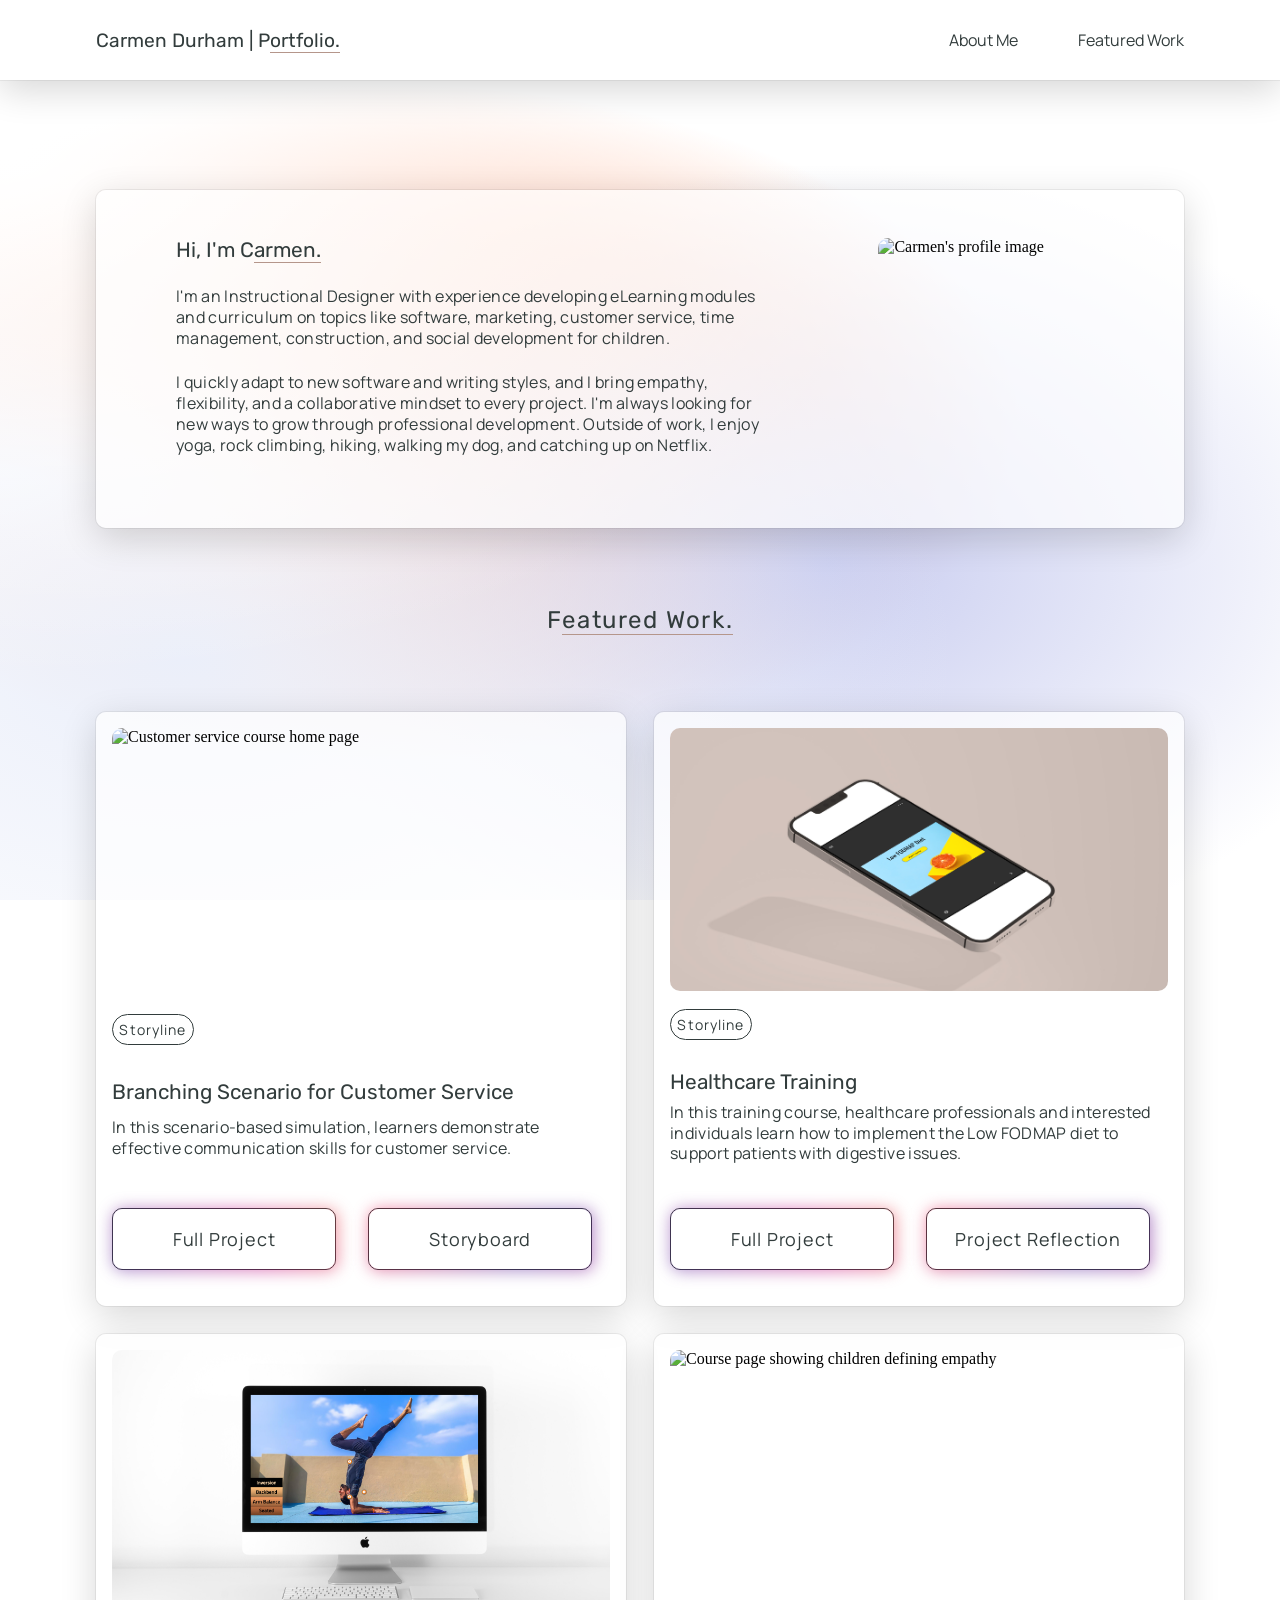
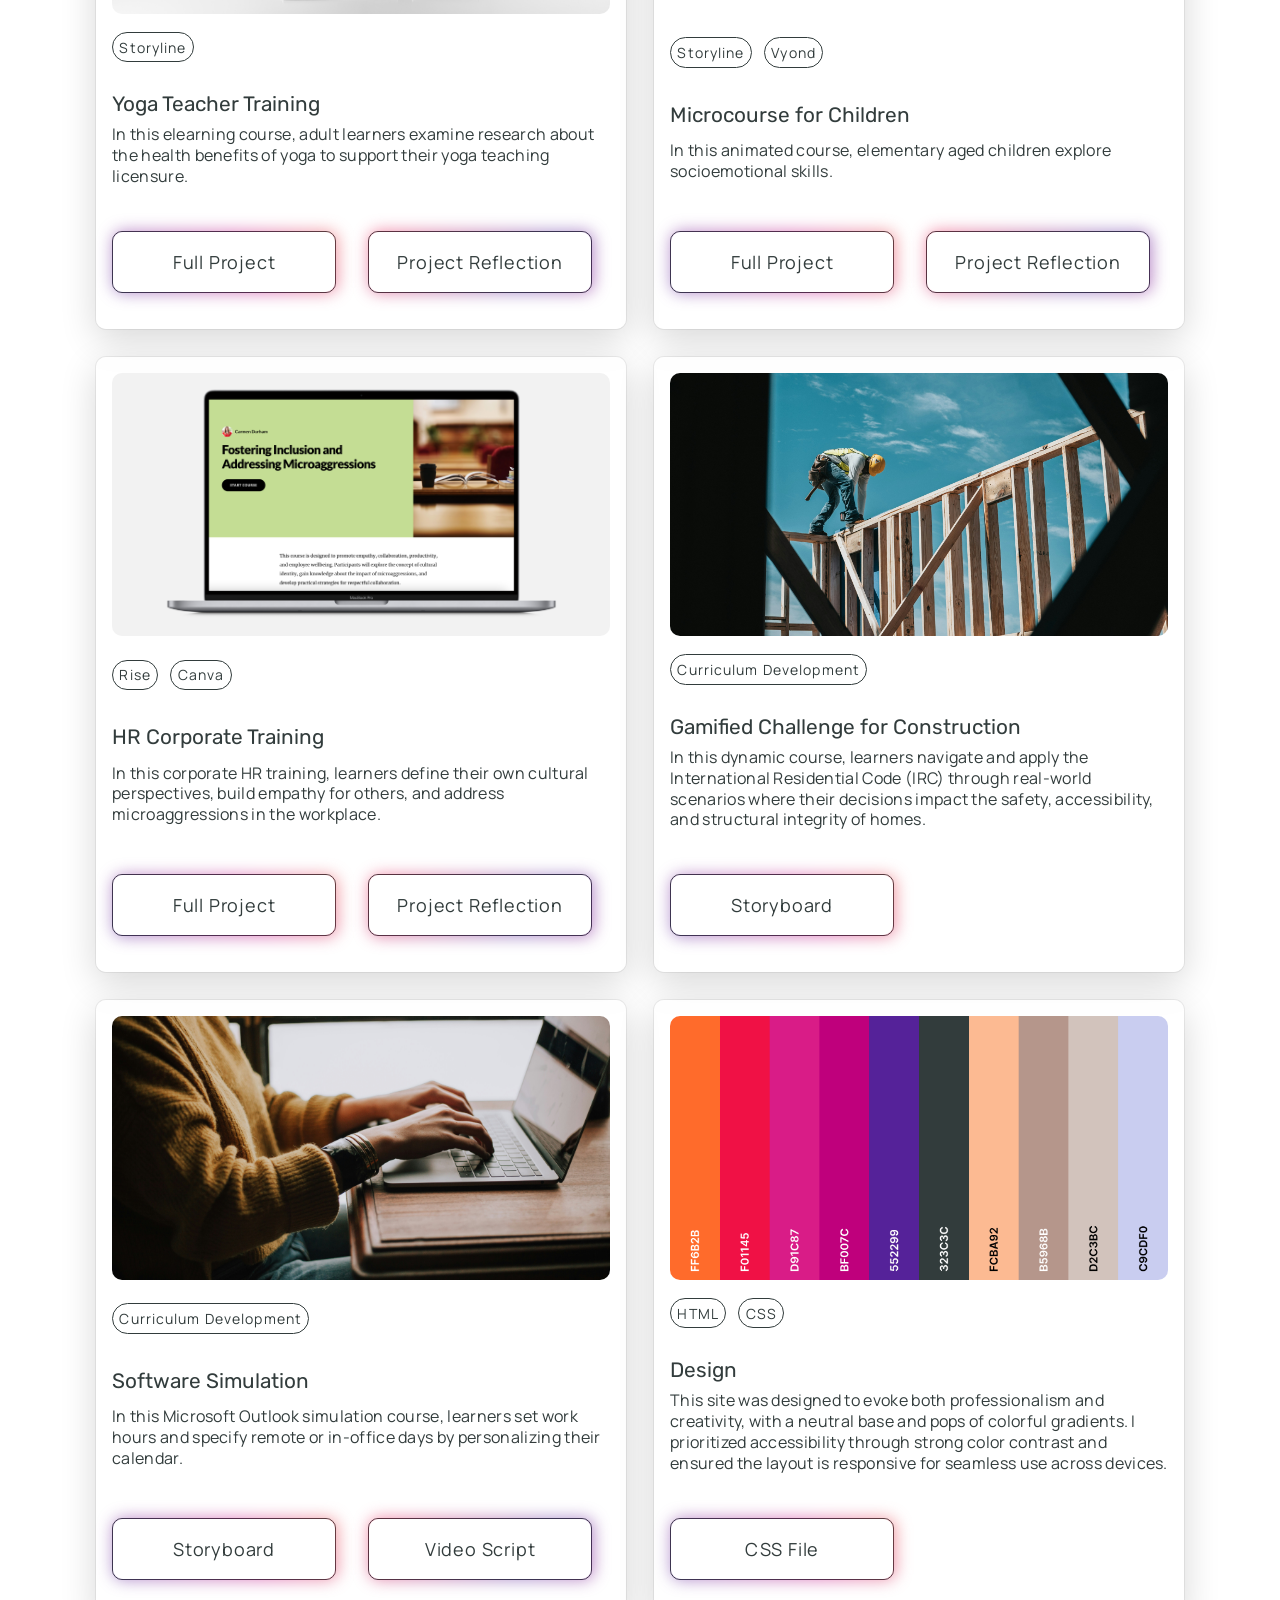
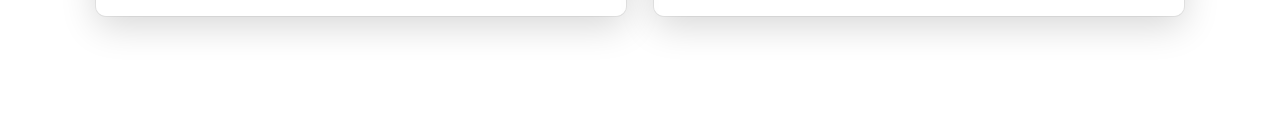
==== index.html @ 3fe41915 "Initial commit" ====
<!doctype html>
<html lang="en">
  <head>
    <meta charset="UTF-8" />
    <meta name="viewport" content="width=device-width, initial-scale=1.0" />
    <link rel="preconnect" href="https://fonts.googleapis.com" />
    <link rel="preconnect" href="https://fonts.googleapis.com" />
    <link rel="preconnect" href="https://fonts.gstatic.com" crossorigin />
    <link
      href="https://fonts.googleapis.com/css2?family=Manrope:wght@200..800&family=Rubik:ital,wght@0,300..900;1,300..900&display=swap"
      rel="stylesheet"
    />
    <link rel="stylesheet" href="index.css" />
    <title>Carmen | Portfolio</title>
  </head>
  <body>
    <header class="navbar">
      <div class="container">
        <nav class="left">
          Carmen Durham | P<span class="underline">ortfolio.</span>
        </nav>
        <nav class="right">
          <a class="menu-about" href="#about">About Me</a>
          <a class="menu-work" href="#work">Featured Work</a>
        </nav>
      </div>
    </header>
    <div class="content-grid">
      <div class="hero" id="hero">
        <div class="description" id="about">
          <h1>Hi, I'm C<span class="underline">armen.</span></h1>
          <p>
            I'm an Instructional Designer with experience developing eLearning
            modules and curriculum on topics like software, marketing, customer
            service, time management, construction, and social development for
            children.
          </p>
          <p>
            I quickly adapt to new software and writing styles, and I bring
            empathy, flexibility, and a collaborative mindset to every project.
            I'm always looking for new ways to grow through professional
            development. Outside of work, I enjoy yoga, rock climbing, hiking,
            walking my dog, and catching up on Netflix.
          </p>
        </div>
        <img src="Images/Profile4.JPG" alt="Carmen's profile image" />
      </div>
      <div class="work" id="work">
        F<span class="underline">eatured Work.</span>
      </div>
      <div class="card" id="branching">
        <img
          src="Images/HomeBranching.gif"
          alt="Customer service course home page"
        />
        <div class="tag">
          <span class="skill">Storyline</span>
        </div>
        <h1>Branching Scenario for Customer Service</h1>
        <p>
          In this scenario-based simulation, learners demonstrate effective
          communication skills for customer service.
        </p>
        <div class="button-wrapper">
          <a
            href="https://storage.googleapis.com/branching/Branched%20Scenario%20-%20Storyline%20output/story.html"
            target="_blank"
            ><button class="primary-button">Full Project</button></a
          >
          <a href="PDF/Branching.pdf" target="_blank"
            ><button class="secondary-button">Storyboard</button></a
          >
        </div>
      </div>
      <div class="card" id="healthcare">
        <img
          src="Images/HomeHealthcare.png"
          alt="Healthcare training course home page"
        />
        <div class="tag">
          <span class="skill">Storyline</span>
        </div>
        <h1>Healthcare Training</h1>
        <p>
          In this training course, healthcare professionals and interested
          individuals learn how to implement the Low FODMAP diet to support
          patients with digestive issues.
        </p>
        <div class="button-wrapper">
          <a
            href="https://storage.googleapis.com/fodmapupdate/FODMAP%202.0/story.html"
            target="_blank"
            ><button class="primary-button">Full Project</button></a
          >
          <a href="PDF/ReflectionHealthcare.pdf" target="_blank"
            ><button class="secondary-button">Project Reflection</button></a
          >
        </div>
      </div>
      <div class="card" id="yoga">
        <img
          src="Images/HomeYoga.png"
          alt="Course page shoing man doing forearm stand yoga pose"
        />
        <div class="tag">
          <span class="skill">Storyline</span>
        </div>
        <h1>Yoga Teacher Training</h1>
        <p>
          In this elearning course, adult learners examine research about the
          health benefits of yoga to support their yoga teaching licensure.
        </p>
        <div class="button-wrapper">
          <a
            href="https://storage.googleapis.com/yogaupdate/Yoga%202.0%20-%20Storyline%20output/story.html"
            target="_blank"
            ><button class="primary-button">Full Project</button></a
          >
          <a href="PDF/ReflectionYoga.pdf" target="_blank"
            ><button class="secondary-button">Project Reflection</button></a
          >
        </div>
      </div>
      <div class="card" id="microcourse">
        <img
          src="Images/HomeMicrocourse2.gif"
          alt="Course page showing children defining empathy"
        />
        <div class="tag">
          <span class="skill">Storyline</span>
          <span class="skill">Vyond</span>
        </div>
        <h1>Microcourse for Children</h1>
        <p>
          In this animated course, elementary aged children explore
          socioemotional skills.
        </p>
        <div class="button-wrapper">
          <a
            href="https://storage.googleapis.com/empathyupdated/Empathy%20Explorers/story.html"
            target="_blank"
            ><button class="primary-button">Full Project</button></a
          >
          <a href="PDF/ReflectionEmpathy.pdf" target="_blank"
            ><button class="secondary-button">Project Reflection</button></a
          >
        </div>
      </div>
      <div class="card" id="dei">
        <img src="Images/HomeDEI.png" alt="DEI course home page" />
        <div class="tag">
          <span class="skill">Rise</span>
          <span class="skill">Canva</span>
        </div>
        <h1>HR Corporate Training</h1>
        <p>
          In this corporate HR training, learners define their own cultural
          perspectives, build empathy for others, and address microaggressions
          in the workplace.
        </p>
        <div class="button-wrapper">
          <a
            href="https://storage.googleapis.com/inclusionupdated/Inclusion%20content/index.html"
            target="_blank"
            ><button class="primary-button">Full Project</button></a
          >
          <a href="PDF/ReflectionDEI.pdf" target="_blank"
            ><button class="secondary-button">Project Reflection</button></a
          >
        </div>
      </div>
      <div class="card" id="gamified">
        <img src="Images/HomeConstruction.jpg" alt="" />
        <div class="tag">
          <span class="skill">Curriculum Development</span>
        </div>
        <h1>Gamified Challenge for Construction</h1>
        <p>
          In this dynamic course, learners navigate and apply the International
          Residential Code (IRC) through real-world scenarios where their
          decisions impact the safety, accessibility, and structural integrity
          of homes.
        </p>
        <div class="button-wrapper">
          <a href="PDF/Storyboard.pdf" target="_blank"
            ><button class="primary-button">Storyboard</button></a
          >
        </div>
      </div>
      <div class="card" id="software">
        <img src="Images/HomeSoftware.jpg" alt="" />
        <div class="tag">
          <span class="skill">Curriculum Development</span>
        </div>
        <h1>Software Simulation</h1>
        <p>
          In this Microsoft Outlook simulation course, learners set work hours
          and specify remote or in-office days by personalizing their calendar.
        </p>
        <div class="button-wrapper">
          <a href="PDF/StoryboardSoftware.pdf" target="_blank"
            ><button class="primary-button">Storyboard</button></a
          >
          <a href="PDF/Script.pdf" target="_blank"
            ><button class="secondary-button">Video Script</button></a
          >
        </div>
      </div>
      <div class="card" id="website">
        <img src="Images/Colors.png" alt="Color palette" />
        <div class="tag">
          <span class="skill">HTML</span>
          <span class="skill">CSS</span>
        </div>
        <h1>Design</h1>
        <p>
          This site was designed to evoke both professionalism and creativity,
          with a neutral base and pops of colorful gradients. I prioritized
          accessibility through strong color contrast and ensured the layout is
          responsive for seamless use across devices.
        </p>
        <div class="button-wrapper">
          <a href="index.css" target="_blank"
            ><button class="primary-button">CSS File</button></a
          >
        </div>
      </div>
    </div>
  </body>
</html>
---- index.css ----
:root {

    /* TEXT STYLES */

    --primary-font: manrope, sans-serif;
    --secondary-font: rubik, sans-serif;

    /* COLORS */

    --bg-light: #fff;
    --bg-opaque: rgba(255, 255, 255, 0.7);
    --primary-dark: #323c3c;
    --primary-accent: #b5968b;
    --standard-box-shadow: rgba(0, 0, 0, 0.16) 0px 10px 36px 0px, 
        rgba(0, 0, 0, 0.06) 0px 0px 0px 1px;

    /* GRADIENTS */

    --body-gradient: 
        radial-gradient(at 1.319% 17.342%, #FFFFFF 0px, transparent 50%),
        radial-gradient(at 14.244996808798971% 73.10967302452316%, #EBEFFA 0px, transparent 50%),
        radial-gradient(at 64.7726378555129% 62.75544959128065%, #C9CDF0 0px, transparent 50%),
        radial-gradient(at 0% 53.6727974568574%, #FFFFFF 0px, transparent 50%), 
        radial-gradient(at 30.2482142388767% 46.951634877384194%, #FF6B2B 0px, transparent 50%)
        #ffffff;

    --button-primary-gradient: linear-gradient(
        60deg,
        rgba(86, 34, 155, 0.5),
        rgba(191, 0, 124, 0.5),
        rgba(255, 107, 43, 0.5),
        rgba(240, 17, 69, 0.5),
        rgba(217, 28, 135, 0.5),
        rgba(191, 0, 124, 0.5),
        rgba(85, 34, 153, 0.5) 
        );

    --button-secondary-gradient: linear-gradient(
        125deg,
            rgba(240, 17, 69, 0.5),
            rgba(85, 34, 153, 0.5),
            rgba(191, 0, 124, 0.5),
            rgba(217, 28, 135, 0.5),
            rgba(255, 107, 43, 0.5),
            rgba(240, 17, 69, 0.5)
    );

}

/* BODY */

html {
    scroll-padding-top: 9rem;
    scroll-behavior: smooth;
}

body {
    margin: 190px 0 120px 0;
    background: var(--body-gradient);
    background-attachment: fixed;
}

.underline {
    border-bottom: 1px solid var(--primary-accent);
}

/* BUTTONS */

.primary-button {
    min-width: 45%;
    color: var(--primary-dark);
    letter-spacing: 0.05rem;
    font-family: var(--primary-font);
    font-size: 18px;
    margin: 20px 28px 20px 0px;
    padding: 18px 24px;
    border: 1px solid var(--primary-dark);
    outline: none;
    background: var(--bg-light);
    box-shadow: none;
    cursor: pointer;
    position: relative;
    z-index: 0;
    border-radius: 10px;
    user-select: none;
    -webkit-user-select: none;
    touch-action: manipulation;
}

.primary-button::before {
    content: "";
    background: var(--button-primary-gradient);
    position: absolute;
    top: -0.5px;
    left: -0.5px;
    background-size: 400%;
    z-index: -1;
    filter: blur(8px);
    -webkit-filter: blur(8px);
    width: calc(100% + 3px);
    height: calc(100% + 2px);
    transition: opacity 0.3s ease-in-out;
    border-radius: 10px;
}

.primary-button::after {
    z-index: -1;
    content: "";
    position: absolute;
    width: 100%;
    height: 100%;
    background: var(--bg-light);
    left: 0;
    top: 0;
    border-radius: 10px;
}

.primary-button:hover::before {
    animation: glowing-special-button 8s linear infinite;
}

.secondary-button {
    min-width: 45%;
    color: var(--primary-dark);
    letter-spacing: 0.05rem;
    font-family: var(--primary-font);
    font-size: 18px;
    padding: 18px 24px;
    border: 1px solid var(--primary-dark);
    outline: none;
    background: var(--bg-light);
    box-shadow: none;
    cursor: pointer;
    position: relative;
    z-index: 0;
    border-radius: 10px;
    user-select: none;
    -webkit-user-select: none;
    touch-action: manipulation;
}

.secondary-button::before {
    content: "";
    background: var(--button-secondary-gradient);
    position: absolute;
    top: -0.5px;
    left: -0.5px;
    background-size: 400%;
    z-index: -1;
    filter: blur(8px);
    -webkit-filter: blur(8px);
    width: calc(100% + 3px);
    height: calc(100% + 2px);
    transition: opacity 0.3s ease-in-out;
    border-radius: 10px;
}

.secondary-button::after {
    z-index: -1;
    content: "";
    position: absolute;
    width: 100%;
    height: 100%;
    background: var(--bg-light);
    left: 0;
    top: 0;
    border-radius: 10px;
}

.secondary-button:hover::before {
    animation: glowing-special-button 8s linear infinite;
}

/* NAVBAR */

.navbar {
    max-width: 100%;
    top: 0; left: 0; right: 0;
    position: fixed;
    height: 5rem;
    background-color: var(--bg-light);
    box-shadow: var(--standard-box-shadow);
    z-index: 1;
}

.navbar .container {
    max-width: 70%;
    margin: 0 auto;
    display: flex;
    justify-content: space-between;
    align-items: center;
    color: var(--primary-dark);
    height: 100%;
}

.navbar .left {
    font-size: 1.2rem;
    font-family: var(--secondary-font);
}

.navbar .right {
    display: flex;
    justify-content: space-between;
    font-family: var(--primary-font);
}

.navbar .right a {
    text-decoration: none;
    color: var(--primary-dark);
    padding-left: 60px;
    transition: transform 0.1s ease-in-out;
}

.navbar .right a:hover {
    transform: scale(1.05);
}

/* GRID */

.content-grid {
    max-width: 70%;
    margin: 0 auto;
    display: grid;
    grid-template-areas: 
      "hero hero"
      "work work"
      "branching healthcare"
      "yoga microcourse"
      "dei gamified"
      "software website";
    gap: 28px;
}

#hero {
    grid-area: hero;
}

#work {
    grid-area: work;
}

#branching {
    grid-area: branching;
}

#healthcare {
    grid-area: healthcare;
}

#yoga {
    grid-area: yoga;
}

#microcourse {
    grid-area: microcourse;
}

#dei {
    grid-area: dei;
}

#software {
    grid-area: software;
}

#website {
    grid-area: website;
}

.content-grid h1 {
    font-family: var(--secondary-font);
    color: var(--primary-dark);
    font-size: 1.3rem;
    font-weight: 400;
    margin: 30px 0 8px 0;
}

.content-grid p {
    color: var(--primary-dark);
    font-family: var(--primary-font);
    letter-spacing: 0.02rem;
    margin: 0 0 24px 0;
    line-height: 130%;
}

/* HERO */

.hero {
    max-height: 400px;
    background-color: var(--bg-opaque);
    display: flex;
    justify-content: space-between;
    border-radius: 10px;
    padding: 3rem 4rem 3rem 5rem;
    box-shadow: var(--standard-box-shadow);
}

.hero img {
    display: flex;
    justify-content: center;
    height: 100%;
    object-fit: cover;
    object-position: center;
    aspect-ratio: 1/1;
    border-radius: 10px;
}

.hero h1 {
    margin: 0 0 24px 0;
}

.hero p {
    max-width: 85%;
}

.description {
    height: 100%;
    display: flex;
    flex-direction: column;
    justify-content: center;
}

/* FEATURED WORK */

.work {
    font-family: var(--secondary-font);
    color: var(--primary-dark);
    font-size: 1.5rem;
    font-weight: 400;
    letter-spacing: 0.1rem;
    margin: 50px 0 50px 0;
    text-align: center;
}

.card {
    position: relative;
    background-color: var(--bg-opaque);
    display: flex;
    flex-direction: column;
    justify-content: space-between;
    border-radius: 10px;
    padding: 1rem;
    box-shadow: var(--standard-box-shadow);
}

.card .tag {
    display: flex;
    letter-spacing: 0.07rem;
}

.card .tag .skill {
    font-size: 14px;
    font-family: var(--primary-font);
    color: var(--primary-dark);
    display: inline-block;
    border-radius: 100px;
    border: 1px solid var(--primary-dark);
    padding: .3rem .4rem;
    text-align: center;
    margin: 18px 12px 0 0;
}

.card img {
    width: 100%;
    object-fit: cover;
    aspect-ratio: 17/9;
    border-radius: 10px;
}

/* BUTTON ANIMATION */

@keyframes glowing-special-button {
  0% {
    background-position: 0 0;
  }
  50% {
    background-position: 400% 0;
  }
  100% {
    background-position: 0 0;
  }
}

@keyframes glowing-special-button {
  0% {
    background-position: 0 0;
  }
  50% {
    background-position: 400% 0;
  }
  100% {
    background-position: 0 0;
  }
}

/* RESPONSIVE */

@media only screen and (max-width: 1440px) {
    .navbar .container {
        max-width: 85%;
    }
    
    .content-grid {
        max-width: 85%;
    }
}

@media only screen and (max-width: 1200px) {
    .navbar .container {
        max-width: 90%;
    }
    
    .content-grid {
        max-width: 95%;
    }
}

@media only screen and (max-width: 1080px) {
    .hero {
        padding: 3rem 4rem 3rem 5rem;
    }

    .hero img {
        aspect-ratio: 4/5;
    }
}

@media only screen and (max-width: 1038px) {    
    .primary-button, .secondary-button {
        font-size: 16px;
    }
}

@media only screen and (max-width: 975px) {
    .navbar .container {
        max-width: 85%;
    }

    .hero {
        max-height: 600px;
    }

    .hero img {
        max-width: 300px;
    }
    
    .content-grid {
        max-width: 85%;
    }
    
    .content-grid {
        grid-template-columns: 1fr;
        grid-template-areas:
            "hero"
            "work"
            "branching"
            "healthcare"
            "yoga"
            "microcourse"
            "dei"
            "gamified"
            "software"
            "website";
    }

    .content-grid h1 {
        font-size: 1.7rem;
    }

    .content-grid p {
        font-size: 1.2rem;
    }

    .card {
        padding: 2rem;
    }

    .card .tag .skill {
        font-size: 1rem;
    }

    .primary-button, .secondary-button {
        font-size: 20px;
    }
}

@media only screen and (max-width: 887px) {
    body {
        margin-top: 130px;
    }

    .hero {
        flex-direction: column;
        max-height: 800px;
        padding: 3rem 5rem;
    }

    .hero p {
        max-width: 100%;
    }

    .hero img {
        aspect-ratio: 5/4;
        max-width: 100%;
        object-position: 10% 16%;
        margin-top: 10px;
    }
}

@media only screen and (max-width: 638px) {
    .navbar .container {
        max-width: 90%;
    }
    
    .content-grid {
        max-width: 95%;
    }

    .hero {
        flex-direction: column;
        max-height: 100vh;
        padding: 3rem 2rem;
    }

    .hero p {
        max-width: 100%;
    }

    .hero img {
        aspect-ratio: 5/4;
        max-width: 100%;
        object-position: 10% 16%;
        margin-top: 10px;
    }
}

@media only screen and (max-width: 601px) {
    .menu-about {
        display: none;
    }
}

@media only screen and (max-width: 601px) {
    .menu-work {
        display: none;
    }

    .navbar .container {
        display: flex;
        justify-content: center;
    }
}

@media only screen and (max-width: 583px) {
    .button-wrapper {
        display: flex;
        flex-direction: column;
        gap: 1rem;
        align-items: stretch;
    }

    .primary-button {
        width: 100%;
        padding: 14px 24px;
    }

    .secondary-button {
        width: 100%;
        padding: 14px 24px;
        margin-bottom: 30px;
    }

    .secondary-button::before {
        content: "";
        background: var(--button-secondary-gradient);
        position: absolute;
        top: -0.5px;
        left: -0.5px;
        background-size: 400%;
        z-index: -1;
        filter: blur(8px);
        -webkit-filter: blur(8px);
        width: calc(100% + 3px);
        height: calc(100% + 2px);
        transition: opacity 0.3s ease-in-out;
        border-radius: 10px;
    }
}

@media only screen and (max-width: 560px) {
    .content-grid h1 {
        font-size: 1.3rem;
    }

    .content-grid p {
        font-size: .9rem;
    }

    .primary-button, .secondary-button {
        font-size: 15px;
    }

    .card .tag .skill {
        font-size: small;
    }
}
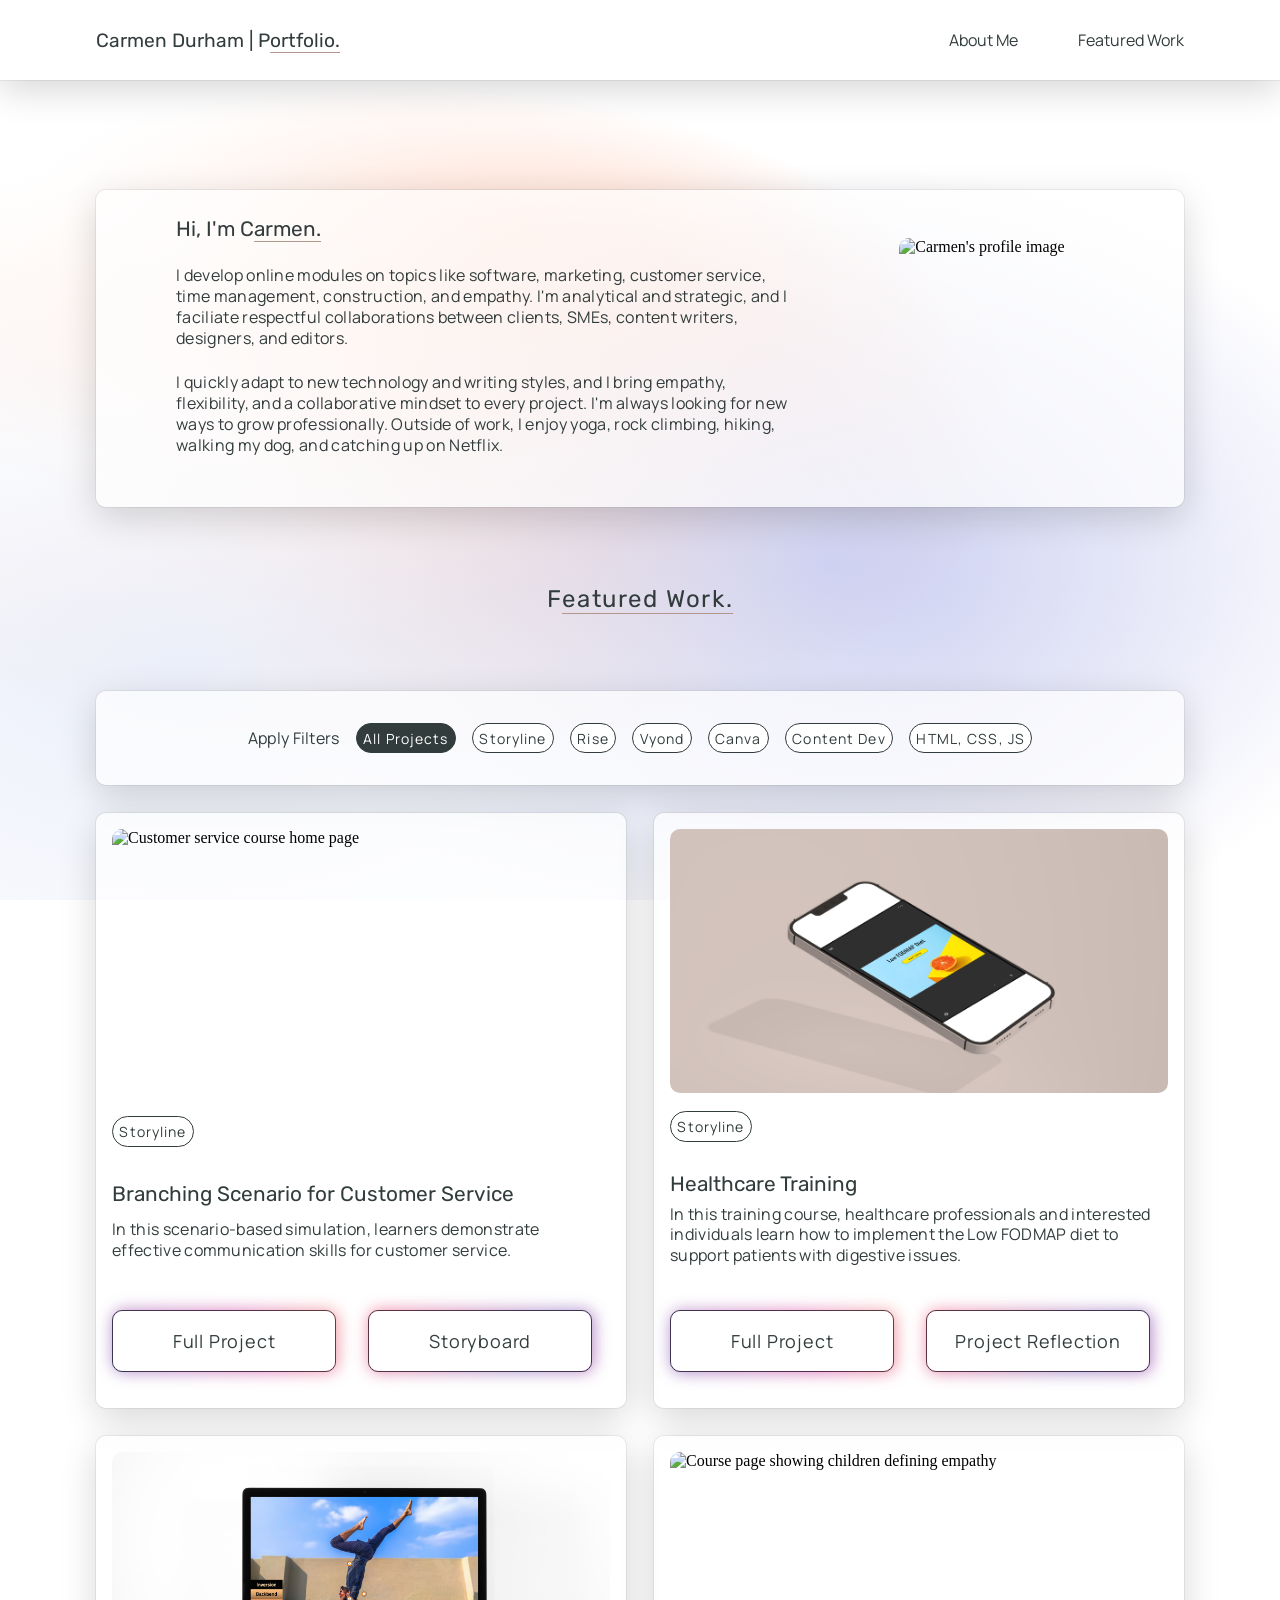
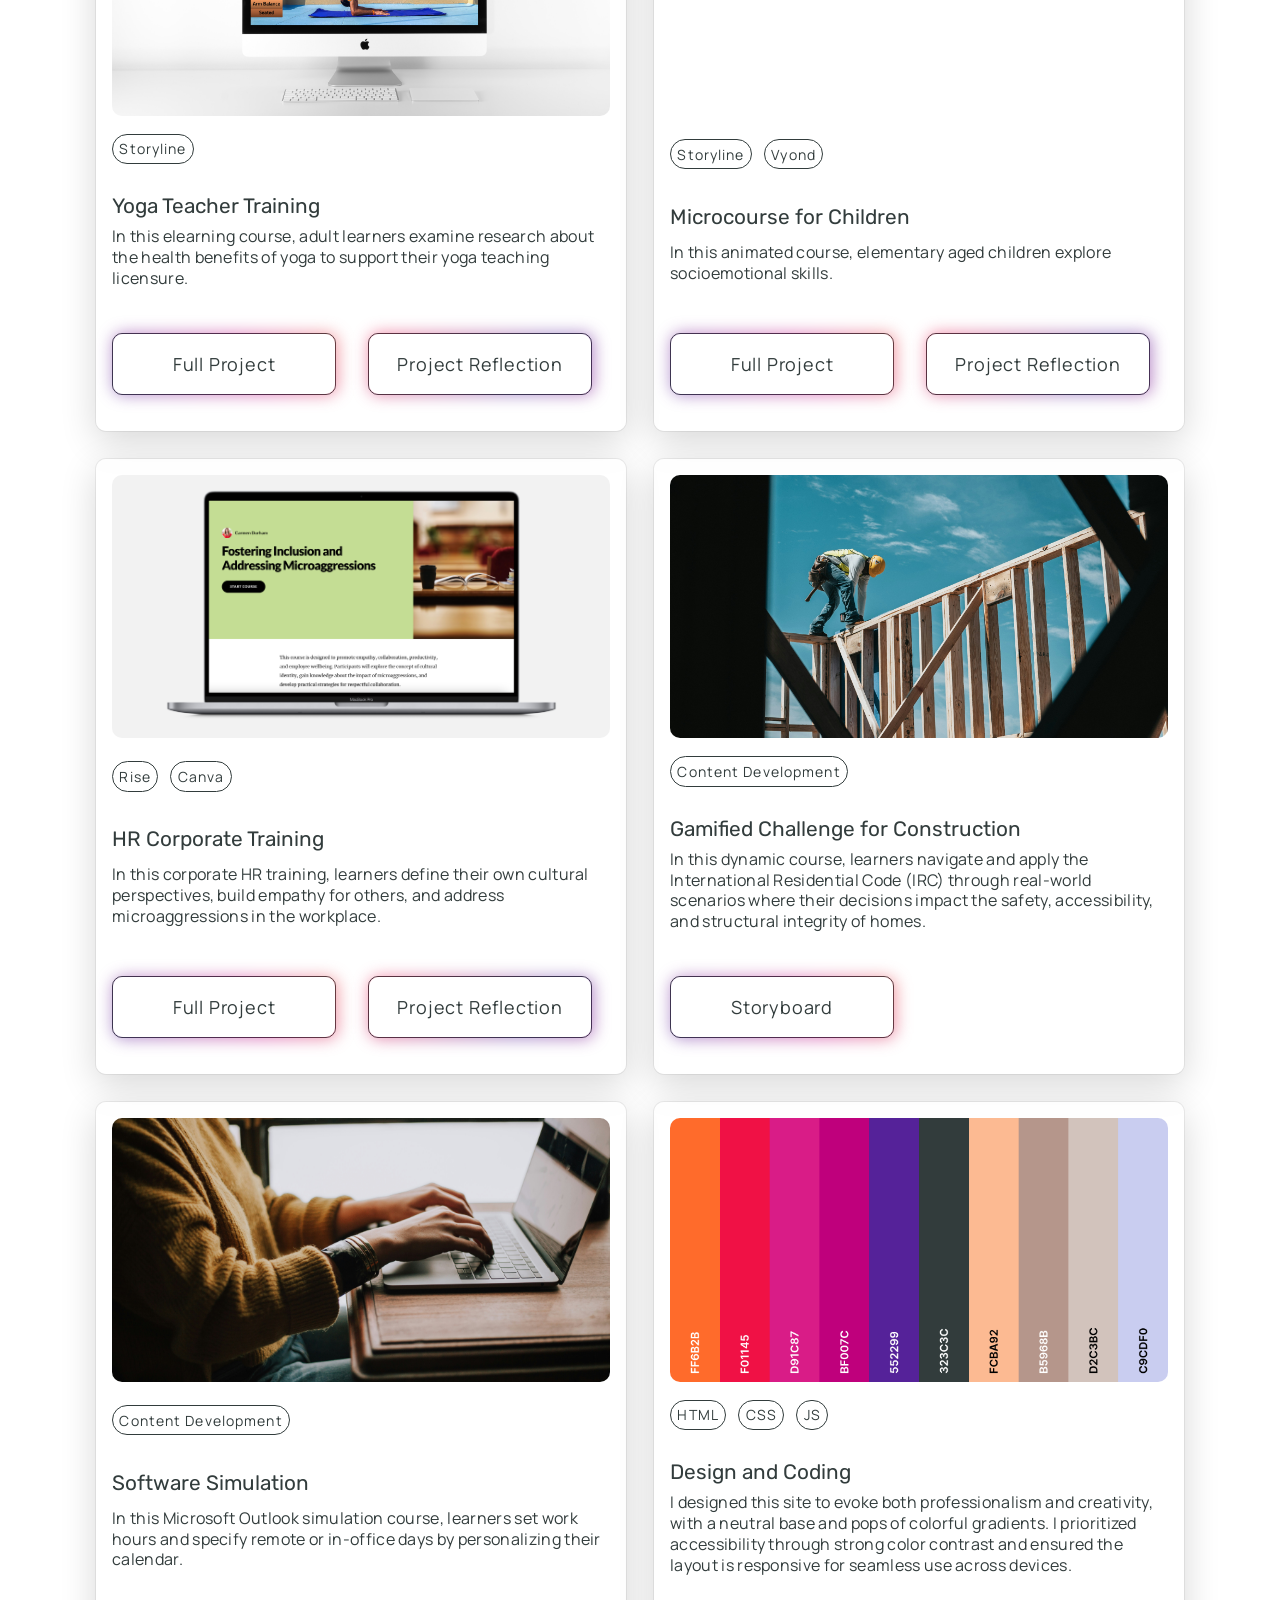
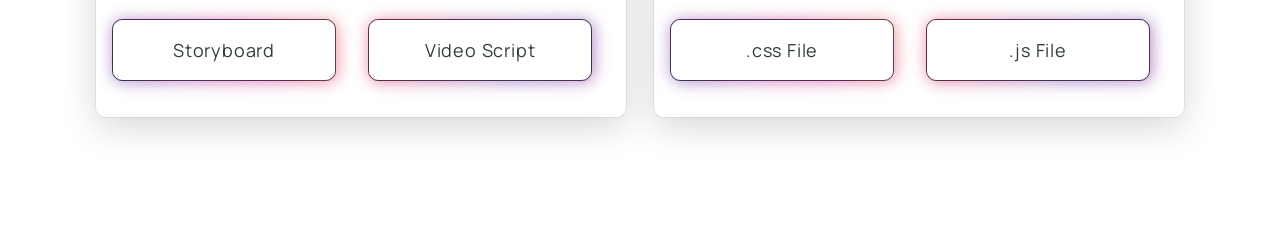
==== commit 0e7137ee: "Javascript Addition Filter by tag function" ====
--- a/index.html
+++ b/index.html
@@ -1,230 +1,261 @@
-<!doctype html>
-<html lang="en">
-  <head>
-    <meta charset="UTF-8" />
-    <meta name="viewport" content="width=device-width, initial-scale=1.0" />
-    <link rel="preconnect" href="https://fonts.googleapis.com" />
-    <link rel="preconnect" href="https://fonts.googleapis.com" />
-    <link rel="preconnect" href="https://fonts.gstatic.com" crossorigin />
-    <link
-      href="https://fonts.googleapis.com/css2?family=Manrope:wght@200..800&family=Rubik:ital,wght@0,300..900;1,300..900&display=swap"
-      rel="stylesheet"
-    />
-    <link rel="stylesheet" href="index.css" />
-    <title>Carmen | Portfolio</title>
-  </head>
-  <body>
-    <header class="navbar">
-      <div class="container">
-        <nav class="left">
-          Carmen Durham | P<span class="underline">ortfolio.</span>
-        </nav>
-        <nav class="right">
-          <a class="menu-about" href="#about">About Me</a>
-          <a class="menu-work" href="#work">Featured Work</a>
-        </nav>
-      </div>
-    </header>
-    <div class="content-grid">
-      <div class="hero" id="hero">
-        <div class="description" id="about">
-          <h1>Hi, I'm C<span class="underline">armen.</span></h1>
-          <p>
-            I'm an Instructional Designer with experience developing eLearning
-            modules and curriculum on topics like software, marketing, customer
-            service, time management, construction, and social development for
-            children.
-          </p>
-          <p>
-            I quickly adapt to new software and writing styles, and I bring
-            empathy, flexibility, and a collaborative mindset to every project.
-            I'm always looking for new ways to grow through professional
-            development. Outside of work, I enjoy yoga, rock climbing, hiking,
-            walking my dog, and catching up on Netflix.
-          </p>
-        </div>
-        <img src="Images/Profile4.JPG" alt="Carmen's profile image" />
-      </div>
-      <div class="work" id="work">
-        F<span class="underline">eatured Work.</span>
-      </div>
-      <div class="card" id="branching">
-        <img
-          src="Images/HomeBranching.gif"
-          alt="Customer service course home page"
-        />
-        <div class="tag">
-          <span class="skill">Storyline</span>
-        </div>
-        <h1>Branching Scenario for Customer Service</h1>
-        <p>
-          In this scenario-based simulation, learners demonstrate effective
-          communication skills for customer service.
-        </p>
-        <div class="button-wrapper">
-          <a
-            href="https://storage.googleapis.com/branching/Branched%20Scenario%20-%20Storyline%20output/story.html"
-            target="_blank"
-            ><button class="primary-button">Full Project</button></a
-          >
-          <a href="PDF/Branching.pdf" target="_blank"
-            ><button class="secondary-button">Storyboard</button></a
-          >
-        </div>
-      </div>
-      <div class="card" id="healthcare">
-        <img
-          src="Images/HomeHealthcare.png"
-          alt="Healthcare training course home page"
-        />
-        <div class="tag">
-          <span class="skill">Storyline</span>
-        </div>
-        <h1>Healthcare Training</h1>
-        <p>
-          In this training course, healthcare professionals and interested
-          individuals learn how to implement the Low FODMAP diet to support
-          patients with digestive issues.
-        </p>
-        <div class="button-wrapper">
-          <a
-            href="https://storage.googleapis.com/fodmapupdate/FODMAP%202.0/story.html"
-            target="_blank"
-            ><button class="primary-button">Full Project</button></a
-          >
-          <a href="PDF/ReflectionHealthcare.pdf" target="_blank"
-            ><button class="secondary-button">Project Reflection</button></a
-          >
-        </div>
-      </div>
-      <div class="card" id="yoga">
-        <img
-          src="Images/HomeYoga.png"
-          alt="Course page shoing man doing forearm stand yoga pose"
-        />
-        <div class="tag">
-          <span class="skill">Storyline</span>
-        </div>
-        <h1>Yoga Teacher Training</h1>
-        <p>
-          In this elearning course, adult learners examine research about the
-          health benefits of yoga to support their yoga teaching licensure.
-        </p>
-        <div class="button-wrapper">
-          <a
-            href="https://storage.googleapis.com/yogaupdate/Yoga%202.0%20-%20Storyline%20output/story.html"
-            target="_blank"
-            ><button class="primary-button">Full Project</button></a
-          >
-          <a href="PDF/ReflectionYoga.pdf" target="_blank"
-            ><button class="secondary-button">Project Reflection</button></a
-          >
-        </div>
-      </div>
-      <div class="card" id="microcourse">
-        <img
-          src="Images/HomeMicrocourse2.gif"
-          alt="Course page showing children defining empathy"
-        />
-        <div class="tag">
-          <span class="skill">Storyline</span>
-          <span class="skill">Vyond</span>
-        </div>
-        <h1>Microcourse for Children</h1>
-        <p>
-          In this animated course, elementary aged children explore
-          socioemotional skills.
-        </p>
-        <div class="button-wrapper">
-          <a
-            href="https://storage.googleapis.com/empathyupdated/Empathy%20Explorers/story.html"
-            target="_blank"
-            ><button class="primary-button">Full Project</button></a
-          >
-          <a href="PDF/ReflectionEmpathy.pdf" target="_blank"
-            ><button class="secondary-button">Project Reflection</button></a
-          >
-        </div>
-      </div>
-      <div class="card" id="dei">
-        <img src="Images/HomeDEI.png" alt="DEI course home page" />
-        <div class="tag">
-          <span class="skill">Rise</span>
-          <span class="skill">Canva</span>
-        </div>
-        <h1>HR Corporate Training</h1>
-        <p>
-          In this corporate HR training, learners define their own cultural
-          perspectives, build empathy for others, and address microaggressions
-          in the workplace.
-        </p>
-        <div class="button-wrapper">
-          <a
-            href="https://storage.googleapis.com/inclusionupdated/Inclusion%20content/index.html"
-            target="_blank"
-            ><button class="primary-button">Full Project</button></a
-          >
-          <a href="PDF/ReflectionDEI.pdf" target="_blank"
-            ><button class="secondary-button">Project Reflection</button></a
-          >
-        </div>
-      </div>
-      <div class="card" id="gamified">
-        <img src="Images/HomeConstruction.jpg" alt="" />
-        <div class="tag">
-          <span class="skill">Curriculum Development</span>
-        </div>
-        <h1>Gamified Challenge for Construction</h1>
-        <p>
-          In this dynamic course, learners navigate and apply the International
-          Residential Code (IRC) through real-world scenarios where their
-          decisions impact the safety, accessibility, and structural integrity
-          of homes.
-        </p>
-        <div class="button-wrapper">
-          <a href="PDF/Storyboard.pdf" target="_blank"
-            ><button class="primary-button">Storyboard</button></a
-          >
-        </div>
-      </div>
-      <div class="card" id="software">
-        <img src="Images/HomeSoftware.jpg" alt="" />
-        <div class="tag">
-          <span class="skill">Curriculum Development</span>
-        </div>
-        <h1>Software Simulation</h1>
-        <p>
-          In this Microsoft Outlook simulation course, learners set work hours
-          and specify remote or in-office days by personalizing their calendar.
-        </p>
-        <div class="button-wrapper">
-          <a href="PDF/StoryboardSoftware.pdf" target="_blank"
-            ><button class="primary-button">Storyboard</button></a
-          >
-          <a href="PDF/Script.pdf" target="_blank"
-            ><button class="secondary-button">Video Script</button></a
-          >
-        </div>
-      </div>
-      <div class="card" id="website">
-        <img src="Images/Colors.png" alt="Color palette" />
-        <div class="tag">
-          <span class="skill">HTML</span>
-          <span class="skill">CSS</span>
-        </div>
-        <h1>Design</h1>
-        <p>
-          This site was designed to evoke both professionalism and creativity,
-          with a neutral base and pops of colorful gradients. I prioritized
-          accessibility through strong color contrast and ensured the layout is
-          responsive for seamless use across devices.
-        </p>
-        <div class="button-wrapper">
-          <a href="index.css" target="_blank"
-            ><button class="primary-button">CSS File</button></a
-          >
-        </div>
-      </div>
-    </div>
-  </body>
-</html>
+<!doctype html>
+<html lang="en">
+  <head>
+    <meta charset="UTF-8" />
+    <meta name="viewport" content="width=device-width, initial-scale=1.0" />
+    <link rel="preconnect" href="https://fonts.googleapis.com" />
+    <link rel="preconnect" href="https://fonts.googleapis.com" />
+    <link rel="preconnect" href="https://fonts.gstatic.com" crossorigin />
+    <link
+      href="https://fonts.googleapis.com/css2?family=Manrope:wght@200..800&family=Rubik:ital,wght@0,300..900;1,300..900&display=swap"
+      rel="stylesheet"
+    />
+    <link rel="stylesheet" href="index.css" />
+    <title>Carmen | Portfolio</title>
+  </head>
+  <body>
+    <!-- NAVBAR -->
+
+    <header class="navbar">
+      <div class="container">
+        <nav class="left">
+          Carmen Durham | P<span class="underline">ortfolio.</span>
+        </nav>
+        <nav class="right">
+          <a class="menu-about" href="#about">About Me</a>
+          <a class="menu-work" href="#work">Featured Work</a>
+        </nav>
+      </div>
+    </header>
+
+    <!-- HERO -->
+
+    <div class="content-grid">
+      <div class="hero" id="hero">
+        <div class="description" id="about">
+          <h1>Hi, I'm C<span class="underline">armen.</span></h1>
+          <p>
+            I develop online modules on topics like software, marketing,
+            customer service, time management, construction, and empathy. I'm
+            analytical and strategic, and I faciliate respectful collaborations
+            between clients, SMEs, content writers, designers, and editors.
+          </p>
+          <p>
+            I quickly adapt to new technology and writing styles, and I bring
+            empathy, flexibility, and a collaborative mindset to every project.
+            I'm always looking for new ways to grow professionally. Outside of
+            work, I enjoy yoga, rock climbing, hiking, walking my dog, and
+            catching up on Netflix.
+          </p>
+        </div>
+        <img src="Images/Profile4.JPG" alt="Carmen's profile image" />
+      </div>
+
+      <!-- FEATURED WORK -->
+
+      <div class="work" id="work">
+        F<span class="underline">eatured Work.</span>
+      </div>
+
+      <!-- FILTER BAR -->
+
+      <div class="filter-bar" id="filters">
+        <p>Apply Filters</p>
+        <button class="filter-btn active" data-filter="all">
+          All Projects
+        </button>
+        <button class="filter-btn" data-filter="storyline">Storyline</button>
+        <button class="filter-btn" data-filter="rise">Rise</button>
+        <button class="filter-btn" data-filter="vyond">Vyond</button>
+        <button class="filter-btn" data-filter="canva">Canva</button>
+        <button class="filter-btn" data-filter="content">Content Dev</button>
+        <button class="filter-btn" data-filter="coding">HTML, CSS, JS</button>
+      </div>
+
+      <!-- CARDS -->
+
+      <div class="card" id="branching" data-tags="storyline">
+        <img
+          src="Images/HomeBranching.gif"
+          alt="Customer service course home page"
+        />
+        <div class="tag">
+          <span class="skill">Storyline</span>
+        </div>
+        <h1>Branching Scenario for Customer Service</h1>
+        <p>
+          In this scenario-based simulation, learners demonstrate effective
+          communication skills for customer service.
+        </p>
+        <div class="button-wrapper">
+          <a
+            href="https://storage.googleapis.com/branching/Branched%20Scenario%20-%20Storyline%20output/story.html"
+            target="_blank"
+            ><button class="primary-button">Full Project</button></a
+          >
+          <a href="PDF/Branching.pdf" target="_blank"
+            ><button class="secondary-button">Storyboard</button></a
+          >
+        </div>
+      </div>
+      <div class="card" id="healthcare" data-tags="storyline">
+        <img
+          src="Images/HomeHealthcare.png"
+          alt="Healthcare training course home page"
+        />
+        <div class="tag">
+          <span class="skill">Storyline</span>
+        </div>
+        <h1>Healthcare Training</h1>
+        <p>
+          In this training course, healthcare professionals and interested
+          individuals learn how to implement the Low FODMAP diet to support
+          patients with digestive issues.
+        </p>
+        <div class="button-wrapper">
+          <a
+            href="https://storage.googleapis.com/fodmapupdate/FODMAP%202.0/story.html"
+            target="_blank"
+            ><button class="primary-button">Full Project</button></a
+          >
+          <a href="PDF/ReflectionHealthcare.pdf" target="_blank"
+            ><button class="secondary-button">Project Reflection</button></a
+          >
+        </div>
+      </div>
+      <div class="card" id="yoga" data-tags="storyline">
+        <img
+          src="Images/HomeYoga.png"
+          alt="Course page shoing man doing forearm stand yoga pose"
+        />
+        <div class="tag">
+          <span class="skill">Storyline</span>
+        </div>
+        <h1>Yoga Teacher Training</h1>
+        <p>
+          In this elearning course, adult learners examine research about the
+          health benefits of yoga to support their yoga teaching licensure.
+        </p>
+        <div class="button-wrapper">
+          <a
+            href="https://storage.googleapis.com/yogaupdate/Yoga%202.0%20-%20Storyline%20output/story.html"
+            target="_blank"
+            ><button class="primary-button">Full Project</button></a
+          >
+          <a href="PDF/ReflectionYoga.pdf" target="_blank"
+            ><button class="secondary-button">Project Reflection</button></a
+          >
+        </div>
+      </div>
+      <div class="card" id="microcourse" data-tags="storyline vyond">
+        <img
+          src="Images/HomeMicrocourse2.gif"
+          alt="Course page showing children defining empathy"
+        />
+        <div class="tag">
+          <span class="skill">Storyline</span>
+          <span class="skill">Vyond</span>
+        </div>
+        <h1>Microcourse for Children</h1>
+        <p>
+          In this animated course, elementary aged children explore
+          socioemotional skills.
+        </p>
+        <div class="button-wrapper">
+          <a
+            href="https://storage.googleapis.com/empathyupdated/Empathy%20Explorers/story.html"
+            target="_blank"
+            ><button class="primary-button">Full Project</button></a
+          >
+          <a href="PDF/ReflectionEmpathy.pdf" target="_blank"
+            ><button class="secondary-button">Project Reflection</button></a
+          >
+        </div>
+      </div>
+      <div class="card" id="dei" data-tags="rise canva">
+        <img src="Images/HomeDEI.png" alt="DEI course home page" />
+        <div class="tag">
+          <span class="skill">Rise</span>
+          <span class="skill">Canva</span>
+        </div>
+        <h1>HR Corporate Training</h1>
+        <p>
+          In this corporate HR training, learners define their own cultural
+          perspectives, build empathy for others, and address microaggressions
+          in the workplace.
+        </p>
+        <div class="button-wrapper">
+          <a
+            href="https://storage.googleapis.com/inclusionupdated/Inclusion%20content/index.html"
+            target="_blank"
+            ><button class="primary-button">Full Project</button></a
+          >
+          <a href="PDF/ReflectionDEI.pdf" target="_blank"
+            ><button class="secondary-button">Project Reflection</button></a
+          >
+        </div>
+      </div>
+      <div class="card" id="gamified" data-tags="content">
+        <img src="Images/HomeConstruction.jpg" alt="" />
+        <div class="tag">
+          <span class="skill">Content Development</span>
+        </div>
+        <h1>Gamified Challenge for Construction</h1>
+        <p>
+          In this dynamic course, learners navigate and apply the International
+          Residential Code (IRC) through real-world scenarios where their
+          decisions impact the safety, accessibility, and structural integrity
+          of homes.
+        </p>
+        <div class="button-wrapper">
+          <a href="PDF/Storyboard.pdf" target="_blank"
+            ><button class="primary-button">Storyboard</button></a
+          >
+        </div>
+      </div>
+      <div class="card" id="software" data-tags="content">
+        <img src="Images/HomeSoftware.jpg" alt="" />
+        <div class="tag">
+          <span class="skill">Content Development</span>
+        </div>
+        <h1>Software Simulation</h1>
+        <p>
+          In this Microsoft Outlook simulation course, learners set work hours
+          and specify remote or in-office days by personalizing their calendar.
+        </p>
+        <div class="button-wrapper">
+          <a href="PDF/StoryboardSoftware.pdf" target="_blank"
+            ><button class="primary-button">Storyboard</button></a
+          >
+          <a href="PDF/Script.pdf" target="_blank"
+            ><button class="secondary-button">Video Script</button></a
+          >
+        </div>
+      </div>
+      <div class="card" id="website" data-tags="coding">
+        <img src="Images/Colors.png" alt="Color palette" />
+        <div class="tag">
+          <span class="skill">HTML</span>
+          <span class="skill">CSS</span>
+          <span class="skill">JS</span>
+        </div>
+        <h1>Design and Coding</h1>
+        <p>
+          I designed this site to evoke both professionalism and creativity,
+          with a neutral base and pops of colorful gradients. I prioritized
+          accessibility through strong color contrast and ensured the layout is
+          responsive for seamless use across devices.
+        </p>
+        <div class="button-wrapper">
+          <a href="index.css" target="_blank"
+            ><button class="primary-button">.css File</button></a
+          >
+          <a href="script.js" target="_blank"
+            ><button class="secondary-button">.js File</button></a
+          >
+        </div>
+      </div>
+    </div>
+    <script src="script.js"></script>
+  </body>
+</html>
--- a/index.css
+++ b/index.css
@@ -1,606 +1,618 @@
-:root {
-
-    /* TEXT STYLES */
-
-    --primary-font: manrope, sans-serif;
-    --secondary-font: rubik, sans-serif;
-
-    /* COLORS */
-
-    --bg-light: #fff;
-    --bg-opaque: rgba(255, 255, 255, 0.7);
-    --primary-dark: #323c3c;
-    --primary-accent: #b5968b;
-    --standard-box-shadow: rgba(0, 0, 0, 0.16) 0px 10px 36px 0px, 
-        rgba(0, 0, 0, 0.06) 0px 0px 0px 1px;
-
-    /* GRADIENTS */
-
-    --body-gradient: 
-        radial-gradient(at 1.319% 17.342%, #FFFFFF 0px, transparent 50%),
-        radial-gradient(at 14.244996808798971% 73.10967302452316%, #EBEFFA 0px, transparent 50%),
-        radial-gradient(at 64.7726378555129% 62.75544959128065%, #C9CDF0 0px, transparent 50%),
-        radial-gradient(at 0% 53.6727974568574%, #FFFFFF 0px, transparent 50%), 
-        radial-gradient(at 30.2482142388767% 46.951634877384194%, #FF6B2B 0px, transparent 50%)
-        #ffffff;
-
-    --button-primary-gradient: linear-gradient(
-        60deg,
-        rgba(86, 34, 155, 0.5),
-        rgba(191, 0, 124, 0.5),
-        rgba(255, 107, 43, 0.5),
-        rgba(240, 17, 69, 0.5),
-        rgba(217, 28, 135, 0.5),
-        rgba(191, 0, 124, 0.5),
-        rgba(85, 34, 153, 0.5) 
-        );
-
-    --button-secondary-gradient: linear-gradient(
-        125deg,
-            rgba(240, 17, 69, 0.5),
-            rgba(85, 34, 153, 0.5),
-            rgba(191, 0, 124, 0.5),
-            rgba(217, 28, 135, 0.5),
-            rgba(255, 107, 43, 0.5),
-            rgba(240, 17, 69, 0.5)
-    );
-
-}
-
-/* BODY */
-
-html {
-    scroll-padding-top: 9rem;
-    scroll-behavior: smooth;
-}
-
-body {
-    margin: 190px 0 120px 0;
-    background: var(--body-gradient);
-    background-attachment: fixed;
-}
-
-.underline {
-    border-bottom: 1px solid var(--primary-accent);
-}
-
-/* BUTTONS */
-
-.primary-button {
-    min-width: 45%;
-    color: var(--primary-dark);
-    letter-spacing: 0.05rem;
-    font-family: var(--primary-font);
-    font-size: 18px;
-    margin: 20px 28px 20px 0px;
-    padding: 18px 24px;
-    border: 1px solid var(--primary-dark);
-    outline: none;
-    background: var(--bg-light);
-    box-shadow: none;
-    cursor: pointer;
-    position: relative;
-    z-index: 0;
-    border-radius: 10px;
-    user-select: none;
-    -webkit-user-select: none;
-    touch-action: manipulation;
-}
-
-.primary-button::before {
-    content: "";
-    background: var(--button-primary-gradient);
-    position: absolute;
-    top: -0.5px;
-    left: -0.5px;
-    background-size: 400%;
-    z-index: -1;
-    filter: blur(8px);
-    -webkit-filter: blur(8px);
-    width: calc(100% + 3px);
-    height: calc(100% + 2px);
-    transition: opacity 0.3s ease-in-out;
-    border-radius: 10px;
-}
-
-.primary-button::after {
-    z-index: -1;
-    content: "";
-    position: absolute;
-    width: 100%;
-    height: 100%;
-    background: var(--bg-light);
-    left: 0;
-    top: 0;
-    border-radius: 10px;
-}
-
-.primary-button:hover::before {
-    animation: glowing-special-button 8s linear infinite;
-}
-
-.secondary-button {
-    min-width: 45%;
-    color: var(--primary-dark);
-    letter-spacing: 0.05rem;
-    font-family: var(--primary-font);
-    font-size: 18px;
-    padding: 18px 24px;
-    border: 1px solid var(--primary-dark);
-    outline: none;
-    background: var(--bg-light);
-    box-shadow: none;
-    cursor: pointer;
-    position: relative;
-    z-index: 0;
-    border-radius: 10px;
-    user-select: none;
-    -webkit-user-select: none;
-    touch-action: manipulation;
-}
-
-.secondary-button::before {
-    content: "";
-    background: var(--button-secondary-gradient);
-    position: absolute;
-    top: -0.5px;
-    left: -0.5px;
-    background-size: 400%;
-    z-index: -1;
-    filter: blur(8px);
-    -webkit-filter: blur(8px);
-    width: calc(100% + 3px);
-    height: calc(100% + 2px);
-    transition: opacity 0.3s ease-in-out;
-    border-radius: 10px;
-}
-
-.secondary-button::after {
-    z-index: -1;
-    content: "";
-    position: absolute;
-    width: 100%;
-    height: 100%;
-    background: var(--bg-light);
-    left: 0;
-    top: 0;
-    border-radius: 10px;
-}
-
-.secondary-button:hover::before {
-    animation: glowing-special-button 8s linear infinite;
-}
-
-/* NAVBAR */
-
-.navbar {
-    max-width: 100%;
-    top: 0; left: 0; right: 0;
-    position: fixed;
-    height: 5rem;
-    background-color: var(--bg-light);
-    box-shadow: var(--standard-box-shadow);
-    z-index: 1;
-}
-
-.navbar .container {
-    max-width: 70%;
-    margin: 0 auto;
-    display: flex;
-    justify-content: space-between;
-    align-items: center;
-    color: var(--primary-dark);
-    height: 100%;
-}
-
-.navbar .left {
-    font-size: 1.2rem;
-    font-family: var(--secondary-font);
-}
-
-.navbar .right {
-    display: flex;
-    justify-content: space-between;
-    font-family: var(--primary-font);
-}
-
-.navbar .right a {
-    text-decoration: none;
-    color: var(--primary-dark);
-    padding-left: 60px;
-    transition: transform 0.1s ease-in-out;
-}
-
-.navbar .right a:hover {
-    transform: scale(1.05);
-}
-
-/* GRID */
-
-.content-grid {
-    max-width: 70%;
-    margin: 0 auto;
-    display: grid;
-    grid-template-areas: 
-      "hero hero"
-      "work work"
-      "branching healthcare"
-      "yoga microcourse"
-      "dei gamified"
-      "software website";
-    gap: 28px;
-}
-
-#hero {
-    grid-area: hero;
-}
-
-#work {
-    grid-area: work;
-}
-
-#branching {
-    grid-area: branching;
-}
-
-#healthcare {
-    grid-area: healthcare;
-}
-
-#yoga {
-    grid-area: yoga;
-}
-
-#microcourse {
-    grid-area: microcourse;
-}
-
-#dei {
-    grid-area: dei;
-}
-
-#software {
-    grid-area: software;
-}
-
-#website {
-    grid-area: website;
-}
-
-.content-grid h1 {
-    font-family: var(--secondary-font);
-    color: var(--primary-dark);
-    font-size: 1.3rem;
-    font-weight: 400;
-    margin: 30px 0 8px 0;
-}
-
-.content-grid p {
-    color: var(--primary-dark);
-    font-family: var(--primary-font);
-    letter-spacing: 0.02rem;
-    margin: 0 0 24px 0;
-    line-height: 130%;
-}
-
-/* HERO */
-
-.hero {
-    max-height: 400px;
-    background-color: var(--bg-opaque);
-    display: flex;
-    justify-content: space-between;
-    border-radius: 10px;
-    padding: 3rem 4rem 3rem 5rem;
-    box-shadow: var(--standard-box-shadow);
-}
-
-.hero img {
-    display: flex;
-    justify-content: center;
-    height: 100%;
-    object-fit: cover;
-    object-position: center;
-    aspect-ratio: 1/1;
-    border-radius: 10px;
-}
-
-.hero h1 {
-    margin: 0 0 24px 0;
-}
-
-.hero p {
-    max-width: 85%;
-}
-
-.description {
-    height: 100%;
-    display: flex;
-    flex-direction: column;
-    justify-content: center;
-}
-
-/* FEATURED WORK */
-
-.work {
-    font-family: var(--secondary-font);
-    color: var(--primary-dark);
-    font-size: 1.5rem;
-    font-weight: 400;
-    letter-spacing: 0.1rem;
-    margin: 50px 0 50px 0;
-    text-align: center;
-}
-
-.card {
-    position: relative;
-    background-color: var(--bg-opaque);
-    display: flex;
-    flex-direction: column;
-    justify-content: space-between;
-    border-radius: 10px;
-    padding: 1rem;
-    box-shadow: var(--standard-box-shadow);
-}
-
-.card .tag {
-    display: flex;
-    letter-spacing: 0.07rem;
-}
-
-.card .tag .skill {
-    font-size: 14px;
-    font-family: var(--primary-font);
-    color: var(--primary-dark);
-    display: inline-block;
-    border-radius: 100px;
-    border: 1px solid var(--primary-dark);
-    padding: .3rem .4rem;
-    text-align: center;
-    margin: 18px 12px 0 0;
-}
-
-.card img {
-    width: 100%;
-    object-fit: cover;
-    aspect-ratio: 17/9;
-    border-radius: 10px;
-}
-
-/* BUTTON ANIMATION */
-
-@keyframes glowing-special-button {
-  0% {
-    background-position: 0 0;
-  }
-  50% {
-    background-position: 400% 0;
-  }
-  100% {
-    background-position: 0 0;
-  }
-}
-
-@keyframes glowing-special-button {
-  0% {
-    background-position: 0 0;
-  }
-  50% {
-    background-position: 400% 0;
-  }
-  100% {
-    background-position: 0 0;
-  }
-}
-
-/* RESPONSIVE */
-
-@media only screen and (max-width: 1440px) {
-    .navbar .container {
-        max-width: 85%;
-    }
-    
-    .content-grid {
-        max-width: 85%;
-    }
-}
-
-@media only screen and (max-width: 1200px) {
-    .navbar .container {
-        max-width: 90%;
-    }
-    
-    .content-grid {
-        max-width: 95%;
-    }
-}
-
-@media only screen and (max-width: 1080px) {
-    .hero {
-        padding: 3rem 4rem 3rem 5rem;
-    }
-
-    .hero img {
-        aspect-ratio: 4/5;
-    }
-}
-
-@media only screen and (max-width: 1038px) {    
-    .primary-button, .secondary-button {
-        font-size: 16px;
-    }
-}
-
-@media only screen and (max-width: 975px) {
-    .navbar .container {
-        max-width: 85%;
-    }
-
-    .hero {
-        max-height: 600px;
-    }
-
-    .hero img {
-        max-width: 300px;
-    }
-    
-    .content-grid {
-        max-width: 85%;
-    }
-    
-    .content-grid {
-        grid-template-columns: 1fr;
-        grid-template-areas:
-            "hero"
-            "work"
-            "branching"
-            "healthcare"
-            "yoga"
-            "microcourse"
-            "dei"
-            "gamified"
-            "software"
-            "website";
-    }
-
-    .content-grid h1 {
-        font-size: 1.7rem;
-    }
-
-    .content-grid p {
-        font-size: 1.2rem;
-    }
-
-    .card {
-        padding: 2rem;
-    }
-
-    .card .tag .skill {
-        font-size: 1rem;
-    }
-
-    .primary-button, .secondary-button {
-        font-size: 20px;
-    }
-}
-
-@media only screen and (max-width: 887px) {
-    body {
-        margin-top: 130px;
-    }
-
-    .hero {
-        flex-direction: column;
-        max-height: 800px;
-        padding: 3rem 5rem;
-    }
-
-    .hero p {
-        max-width: 100%;
-    }
-
-    .hero img {
-        aspect-ratio: 5/4;
-        max-width: 100%;
-        object-position: 10% 16%;
-        margin-top: 10px;
-    }
-}
-
-@media only screen and (max-width: 638px) {
-    .navbar .container {
-        max-width: 90%;
-    }
-    
-    .content-grid {
-        max-width: 95%;
-    }
-
-    .hero {
-        flex-direction: column;
-        max-height: 100vh;
-        padding: 3rem 2rem;
-    }
-
-    .hero p {
-        max-width: 100%;
-    }
-
-    .hero img {
-        aspect-ratio: 5/4;
-        max-width: 100%;
-        object-position: 10% 16%;
-        margin-top: 10px;
-    }
-}
-
-@media only screen and (max-width: 601px) {
-    .menu-about {
-        display: none;
-    }
-}
-
-@media only screen and (max-width: 601px) {
-    .menu-work {
-        display: none;
-    }
-
-    .navbar .container {
-        display: flex;
-        justify-content: center;
-    }
-}
-
-@media only screen and (max-width: 583px) {
-    .button-wrapper {
-        display: flex;
-        flex-direction: column;
-        gap: 1rem;
-        align-items: stretch;
-    }
-
-    .primary-button {
-        width: 100%;
-        padding: 14px 24px;
-    }
-
-    .secondary-button {
-        width: 100%;
-        padding: 14px 24px;
-        margin-bottom: 30px;
-    }
-
-    .secondary-button::before {
-        content: "";
-        background: var(--button-secondary-gradient);
-        position: absolute;
-        top: -0.5px;
-        left: -0.5px;
-        background-size: 400%;
-        z-index: -1;
-        filter: blur(8px);
-        -webkit-filter: blur(8px);
-        width: calc(100% + 3px);
-        height: calc(100% + 2px);
-        transition: opacity 0.3s ease-in-out;
-        border-radius: 10px;
-    }
-}
-
-@media only screen and (max-width: 560px) {
-    .content-grid h1 {
-        font-size: 1.3rem;
-    }
-
-    .content-grid p {
-        font-size: .9rem;
-    }
-
-    .primary-button, .secondary-button {
-        font-size: 15px;
-    }
-
-    .card .tag .skill {
-        font-size: small;
-    }
-}+:root {
+  /* TEXT STYLES */
+
+  --primary-font: manrope, sans-serif;
+  --secondary-font: rubik, sans-serif;
+
+  /* COLORS */
+
+  --bg-light: #fff;
+  --bg-opaque: rgba(255, 255, 255, 0.7);
+  --primary-dark: #323c3c;
+  --primary-accent: #b5968b;
+  --standard-box-shadow:
+    rgba(0, 0, 0, 0.16) 0px 10px 36px 0px, rgba(0, 0, 0, 0.06) 0px 0px 0px 1px;
+
+  /* GRADIENTS */
+
+  --body-gradient:
+    radial-gradient(at 1.319% 17.342%, #ffffff 0px, transparent 50%),
+    radial-gradient(
+      at 14.244996808798971% 73.10967302452316%,
+      #ebeffa 0px,
+      transparent 50%
+    ),
+    radial-gradient(
+      at 64.7726378555129% 62.75544959128065%,
+      #c9cdf0 0px,
+      transparent 50%
+    ),
+    radial-gradient(at 0% 53.6727974568574%, #ffffff 0px, transparent 50%),
+    radial-gradient(
+        at 30.2482142388767% 46.951634877384194%,
+        #ff6b2b 0px,
+        transparent 50%
+      )
+      #ffffff;
+
+  --button-primary-gradient: linear-gradient(
+    60deg,
+    rgba(86, 34, 155, 0.5),
+    rgba(191, 0, 124, 0.5),
+    rgba(255, 107, 43, 0.5),
+    rgba(240, 17, 69, 0.5),
+    rgba(217, 28, 135, 0.5),
+    rgba(191, 0, 124, 0.5),
+    rgba(85, 34, 153, 0.5)
+  );
+
+  --button-secondary-gradient: linear-gradient(
+    125deg,
+    rgba(240, 17, 69, 0.5),
+    rgba(85, 34, 153, 0.5),
+    rgba(191, 0, 124, 0.5),
+    rgba(217, 28, 135, 0.5),
+    rgba(255, 107, 43, 0.5),
+    rgba(240, 17, 69, 0.5)
+  );
+}
+
+/* BODY */
+
+html {
+  scroll-padding-top: 9rem;
+  scroll-behavior: smooth;
+}
+
+body {
+  margin: 190px 0 120px 0;
+  background: var(--body-gradient);
+  background-attachment: fixed;
+}
+
+.underline {
+  border-bottom: 1px solid var(--primary-accent);
+}
+
+/* BUTTONS */
+
+.primary-button {
+  min-width: 45%;
+  color: var(--primary-dark);
+  letter-spacing: 0.05rem;
+  font-family: var(--primary-font);
+  font-size: 18px;
+  margin: 20px 28px 20px 0px;
+  padding: 18px 24px;
+  border: 1px solid var(--primary-dark);
+  outline: none;
+  background: var(--bg-light);
+  box-shadow: none;
+  cursor: pointer;
+  position: relative;
+  z-index: 0;
+  border-radius: 10px;
+  user-select: none;
+  -webkit-user-select: none;
+  touch-action: manipulation;
+}
+
+.primary-button::before {
+  content: "";
+  background: var(--button-primary-gradient);
+  position: absolute;
+  top: -0.5px;
+  left: -0.5px;
+  background-size: 400%;
+  z-index: -1;
+  filter: blur(8px);
+  -webkit-filter: blur(8px);
+  width: calc(100% + 3px);
+  height: calc(100% + 2px);
+  transition: opacity 0.3s ease-in-out;
+  border-radius: 10px;
+}
+
+.primary-button::after {
+  z-index: -1;
+  content: "";
+  position: absolute;
+  width: 100%;
+  height: 100%;
+  background: var(--bg-light);
+  left: 0;
+  top: 0;
+  border-radius: 10px;
+}
+
+.primary-button:hover::before {
+  animation: glowing-special-button 8s linear infinite;
+}
+
+.secondary-button {
+  min-width: 45%;
+  color: var(--primary-dark);
+  letter-spacing: 0.05rem;
+  font-family: var(--primary-font);
+  font-size: 18px;
+  padding: 18px 24px;
+  border: 1px solid var(--primary-dark);
+  outline: none;
+  background: var(--bg-light);
+  box-shadow: none;
+  cursor: pointer;
+  position: relative;
+  z-index: 0;
+  border-radius: 10px;
+  user-select: none;
+  -webkit-user-select: none;
+  touch-action: manipulation;
+}
+
+.secondary-button::before {
+  content: "";
+  background: var(--button-secondary-gradient);
+  position: absolute;
+  top: -0.5px;
+  left: -0.5px;
+  background-size: 400%;
+  z-index: -1;
+  filter: blur(8px);
+  -webkit-filter: blur(8px);
+  width: calc(100% + 3px);
+  height: calc(100% + 2px);
+  transition: opacity 0.3s ease-in-out;
+  border-radius: 10px;
+}
+
+.secondary-button::after {
+  z-index: -1;
+  content: "";
+  position: absolute;
+  width: 100%;
+  height: 100%;
+  background: var(--bg-light);
+  left: 0;
+  top: 0;
+  border-radius: 10px;
+}
+
+.secondary-button:hover::before {
+  animation: glowing-special-button 8s linear infinite;
+}
+
+/* NAVBAR */
+
+.navbar {
+  max-width: 100%;
+  top: 0;
+  left: 0;
+  right: 0;
+  position: fixed;
+  height: 5rem;
+  background-color: var(--bg-light);
+  box-shadow: var(--standard-box-shadow);
+  z-index: 1;
+}
+
+.navbar .container {
+  max-width: 70%;
+  margin: 0 auto;
+  display: flex;
+  justify-content: space-between;
+  align-items: center;
+  color: var(--primary-dark);
+  height: 100%;
+}
+
+.navbar .left {
+  font-size: 1.2rem;
+  font-family: var(--secondary-font);
+}
+
+.navbar .right {
+  display: flex;
+  justify-content: space-between;
+  font-family: var(--primary-font);
+}
+
+.navbar .right a {
+  text-decoration: none;
+  color: var(--primary-dark);
+  padding-left: 60px;
+  transition: transform 0.1s ease-in-out;
+}
+
+.navbar .right a:hover {
+  transform: scale(1.05);
+}
+
+/* GRID */
+
+.content-grid {
+  max-width: 70%;
+  margin: 0 auto;
+  display: grid;
+  grid-template-columns: repeat(2, 1fr);
+  gap: 28px;
+}
+
+#hero,
+#work,
+#filters {
+  grid-column: span 2;
+}
+
+.content-grid h1 {
+  font-family: var(--secondary-font);
+  color: var(--primary-dark);
+  font-size: 1.3rem;
+  font-weight: 400;
+  margin: 30px 0 8px 0;
+}
+
+.content-grid p {
+  color: var(--primary-dark);
+  font-family: var(--primary-font);
+  letter-spacing: 0.02rem;
+  margin: 0 0 24px 0;
+  line-height: 130%;
+}
+
+/* HERO */
+
+.hero {
+  max-height: 400px;
+  background-color: var(--bg-opaque);
+  display: flex;
+  justify-content: space-between;
+  border-radius: 10px;
+  padding: 3rem 4rem 3rem 5rem;
+  box-shadow: var(--standard-box-shadow);
+}
+
+.hero img {
+  display: flex;
+  justify-content: center;
+  height: 100%;
+  object-fit: cover;
+  object-position: center;
+  aspect-ratio: 1/1;
+  border-radius: 10px;
+}
+
+.hero h1 {
+  margin: 0 0 24px 0;
+}
+
+.hero p {
+  max-width: 85%;
+}
+
+.description {
+  height: 100%;
+  display: flex;
+  flex-direction: column;
+  justify-content: center;
+}
+
+/* FEATURED WORK */
+
+.filter-bar {
+  background-color: var(--bg-opaque);
+  border-radius: 10px;
+  padding: 2rem;
+  box-shadow: var(--standard-box-shadow);
+  display: flex;
+  flex-wrap: wrap;
+  align-items: center;
+  justify-content: center;
+  gap: 1rem;
+}
+
+.filter-bar p {
+  display: inline-block;
+  margin: 0;
+}
+
+.filter-btn {
+  letter-spacing: 0.07rem;
+  font-size: 14px;
+  font-family: var(--primary-font);
+  color: var(--primary-dark);
+  background: var(--bg-light);
+  border-radius: 100px;
+  border: 1px solid var(--primary-dark);
+  padding: 0.3rem 0.4rem;
+  text-align: center;
+  cursor: pointer;
+}
+
+.filter-btn.active {
+  background-color: var(--primary-dark);
+  color: white;
+}
+
+.work {
+  font-family: var(--secondary-font);
+  color: var(--primary-dark);
+  font-size: 1.5rem;
+  font-weight: 400;
+  letter-spacing: 0.1rem;
+  margin: 50px 0 50px 0;
+  text-align: center;
+}
+
+.card {
+  position: relative;
+  background-color: var(--bg-opaque);
+  display: flex;
+  flex-direction: column;
+  justify-content: space-between;
+  border-radius: 10px;
+  padding: 1rem;
+  box-shadow: var(--standard-box-shadow);
+  transition:
+    opacity 0.5s ease,
+    transform 0.5s ease;
+}
+
+.card .tag {
+  display: flex;
+  letter-spacing: 0.07rem;
+}
+
+.card .tag .skill {
+  font-size: 14px;
+  font-family: var(--primary-font);
+  color: var(--primary-dark);
+  display: inline-block;
+  border-radius: 100px;
+  border: 1px solid var(--primary-dark);
+  padding: 0.3rem 0.4rem;
+  text-align: center;
+  margin: 18px 12px 0 0;
+}
+
+.card img {
+  width: 100%;
+  object-fit: cover;
+  aspect-ratio: 17/9;
+  border-radius: 10px;
+}
+
+/* BUTTON ANIMATION */
+
+@keyframes glowing-special-button {
+  0% {
+    background-position: 0 0;
+  }
+  50% {
+    background-position: 400% 0;
+  }
+  100% {
+    background-position: 0 0;
+  }
+}
+
+@keyframes glowing-special-button {
+  0% {
+    background-position: 0 0;
+  }
+  50% {
+    background-position: 400% 0;
+  }
+  100% {
+    background-position: 0 0;
+  }
+}
+
+/* RESPONSIVE */
+
+@media only screen and (max-width: 1440px) {
+  .navbar .container {
+    max-width: 85%;
+  }
+
+  .content-grid {
+    max-width: 85%;
+  }
+}
+
+@media only screen and (max-width: 1200px) {
+  .navbar .container {
+    max-width: 90%;
+  }
+
+  .content-grid {
+    max-width: 95%;
+  }
+}
+
+@media only screen and (max-width: 1080px) {
+  .hero {
+    padding: 3rem 4rem 3rem 5rem;
+  }
+
+  .hero img {
+    aspect-ratio: 4/5;
+  }
+}
+
+@media only screen and (max-width: 1038px) {
+  .primary-button,
+  .secondary-button {
+    font-size: 16px;
+  }
+}
+
+@media only screen and (max-width: 975px) {
+  .navbar .container {
+    max-width: 85%;
+  }
+
+  .hero {
+    max-height: 600px;
+  }
+
+  .hero img {
+    max-width: 300px;
+  }
+
+  .content-grid {
+    max-width: 85%;
+  }
+
+  .content-grid {
+    grid-template-columns: 1fr;
+  }
+
+  #hero,
+  #work,
+  #filters {
+    grid-column: span 1;
+  }
+
+  .content-grid h1 {
+    font-size: 1.7rem;
+  }
+
+  .content-grid p {
+    font-size: 1.2rem;
+  }
+
+  .card {
+    padding: 2rem;
+  }
+
+  .card .tag .skill {
+    font-size: 1rem;
+  }
+
+  .primary-button,
+  .secondary-button {
+    font-size: 20px;
+  }
+}
+
+@media only screen and (max-width: 887px) {
+  body {
+    margin-top: 130px;
+  }
+
+  .hero {
+    flex-direction: column;
+    max-height: 250vh;
+    padding: 3rem 5rem;
+  }
+
+  .hero p {
+    max-width: 100%;
+  }
+
+  .hero img {
+    aspect-ratio: 5/4;
+    max-width: 70%;
+    object-position: 10% 16%;
+    margin-top: 10px;
+  }
+}
+
+@media only screen and (max-width: 638px) {
+  .navbar .container {
+    max-width: 90%;
+  }
+
+  .content-grid {
+    max-width: 95%;
+  }
+
+  .hero {
+    /* flex-direction: column;
+    max-height: 100vh; */
+    padding: 3rem 2rem;
+  }
+
+  .hero p {
+    max-width: 100%;
+  }
+
+  .hero img {
+    aspect-ratio: 5/4;
+    max-width: 70%;
+    object-position: 10% 16%;
+    margin-top: 10px;
+  }
+}
+
+@media only screen and (max-width: 601px) {
+  .menu-about {
+    display: none;
+  }
+
+  .navbar .container {
+    display: flex;
+    justify-content: center;
+  }
+}
+
+@media only screen and (max-width: 583px) {
+  .button-wrapper {
+    display: flex;
+    flex-direction: column;
+    gap: 1rem;
+    align-items: stretch;
+  }
+
+  .primary-button {
+    width: 100%;
+    padding: 14px 24px;
+  }
+
+  .secondary-button {
+    width: 100%;
+    padding: 14px 24px;
+    margin-bottom: 30px;
+  }
+
+  .secondary-button::before {
+    content: "";
+    background: var(--button-secondary-gradient);
+    position: absolute;
+    top: -0.5px;
+    left: -0.5px;
+    background-size: 400%;
+    z-index: -1;
+    filter: blur(8px);
+    -webkit-filter: blur(8px);
+    width: calc(100% + 3px);
+    height: calc(100% + 2px);
+    transition: opacity 0.3s ease-in-out;
+    border-radius: 10px;
+  }
+}
+
+@media only screen and (max-width: 560px) {
+  .content-grid h1 {
+    font-size: 1.3rem;
+  }
+
+  .content-grid p {
+    font-size: 0.9rem;
+  }
+
+  .primary-button,
+  .secondary-button {
+    font-size: 15px;
+  }
+
+  .card .tag .skill {
+    font-size: small;
+  }
+}
+
+@media only screen and (max-width: 460px) {
+  .menu-work {
+    display: none;
+  }
+}
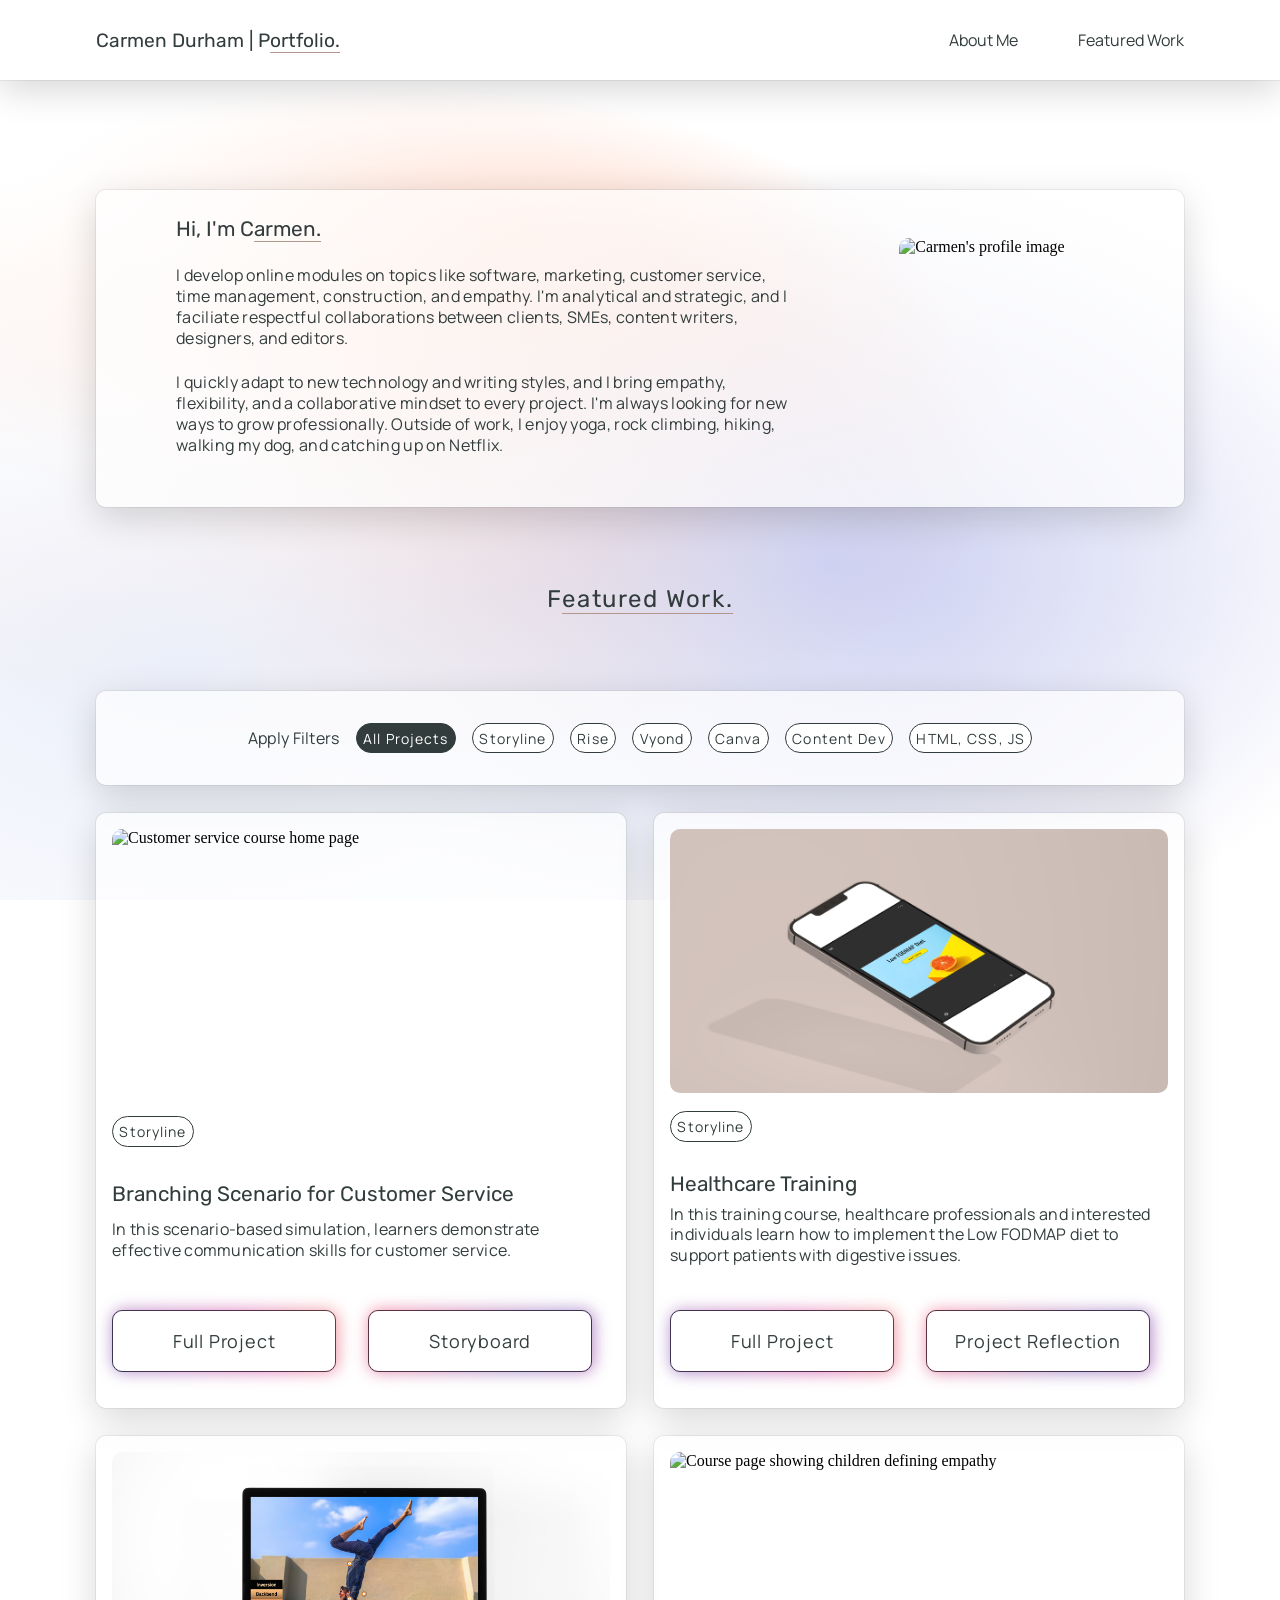
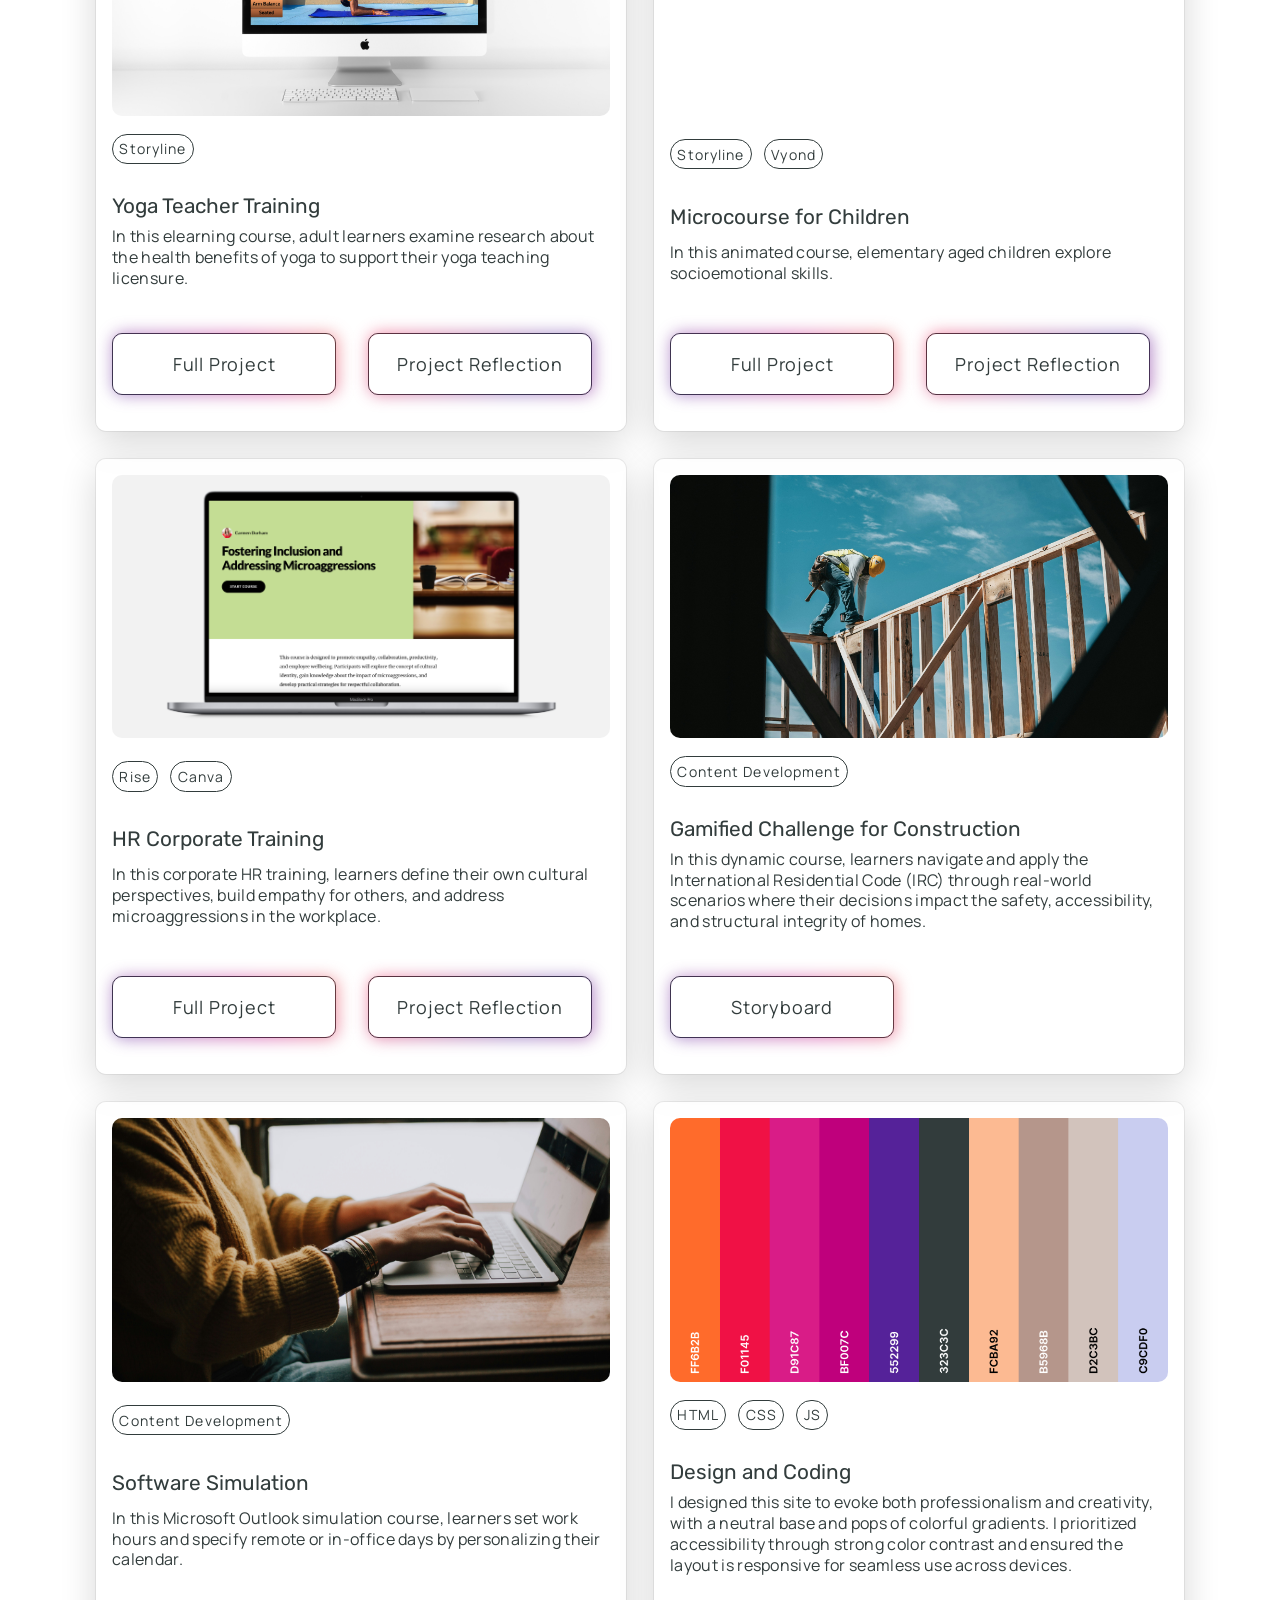
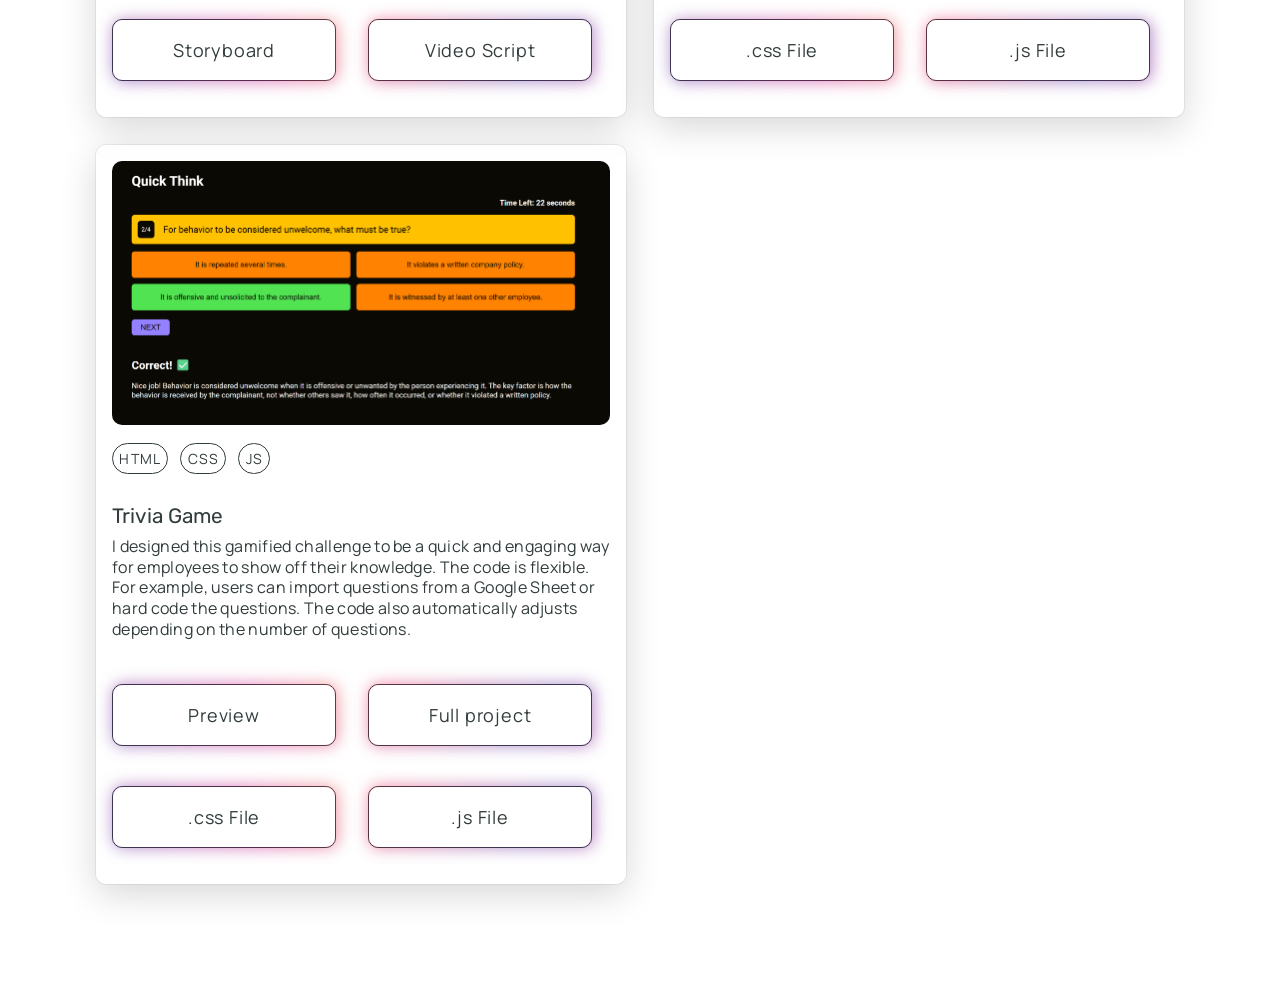
==== commit 9e0751f2: "Add files via upload" ====
--- a/index.html
+++ b/index.html
@@ -255,6 +255,39 @@
           >
         </div>
       </div>
+      <div class="card" id="game" data-tags="coding">
+        <img
+          src="Trivia/Trivia.png"
+          alt="Multiple choice question with correct answer feedback"
+        />
+        <div class="tag">
+          <span class="skill">HTML</span>
+          <span class="skill">CSS</span>
+          <span class="skill">JS</span>
+        </div>
+        <h1>Trivia Game</h1>
+        <p>
+          I designed this gamified challenge to be a quick and engaging way for
+          employees to show off their knowledge. The code is flexible. For
+          example, users can import questions from a Google Sheet or hard code
+          the questions. The code also automatically adjusts depending on the
+          number of questions.
+        </p>
+        <div class="button-wrapper">
+          <a href="trivia/Example.mp4" target="_blank"
+            ><button class="primary-button">Preview</button></a
+          >
+          <a href="trivia/index.html" target="_blank"
+            ><button class="secondary-button">Full project</button></a
+          >
+          <a href="trivia/style.css" target="_blank"
+            ><button class="primary-button">.css File</button></a
+          >
+          <a href="trivia/script.js" target="_blank"
+            ><button class="secondary-button">.js File</button></a
+          >
+        </div>
+      </div>
     </div>
     <script src="script.js"></script>
   </body>
